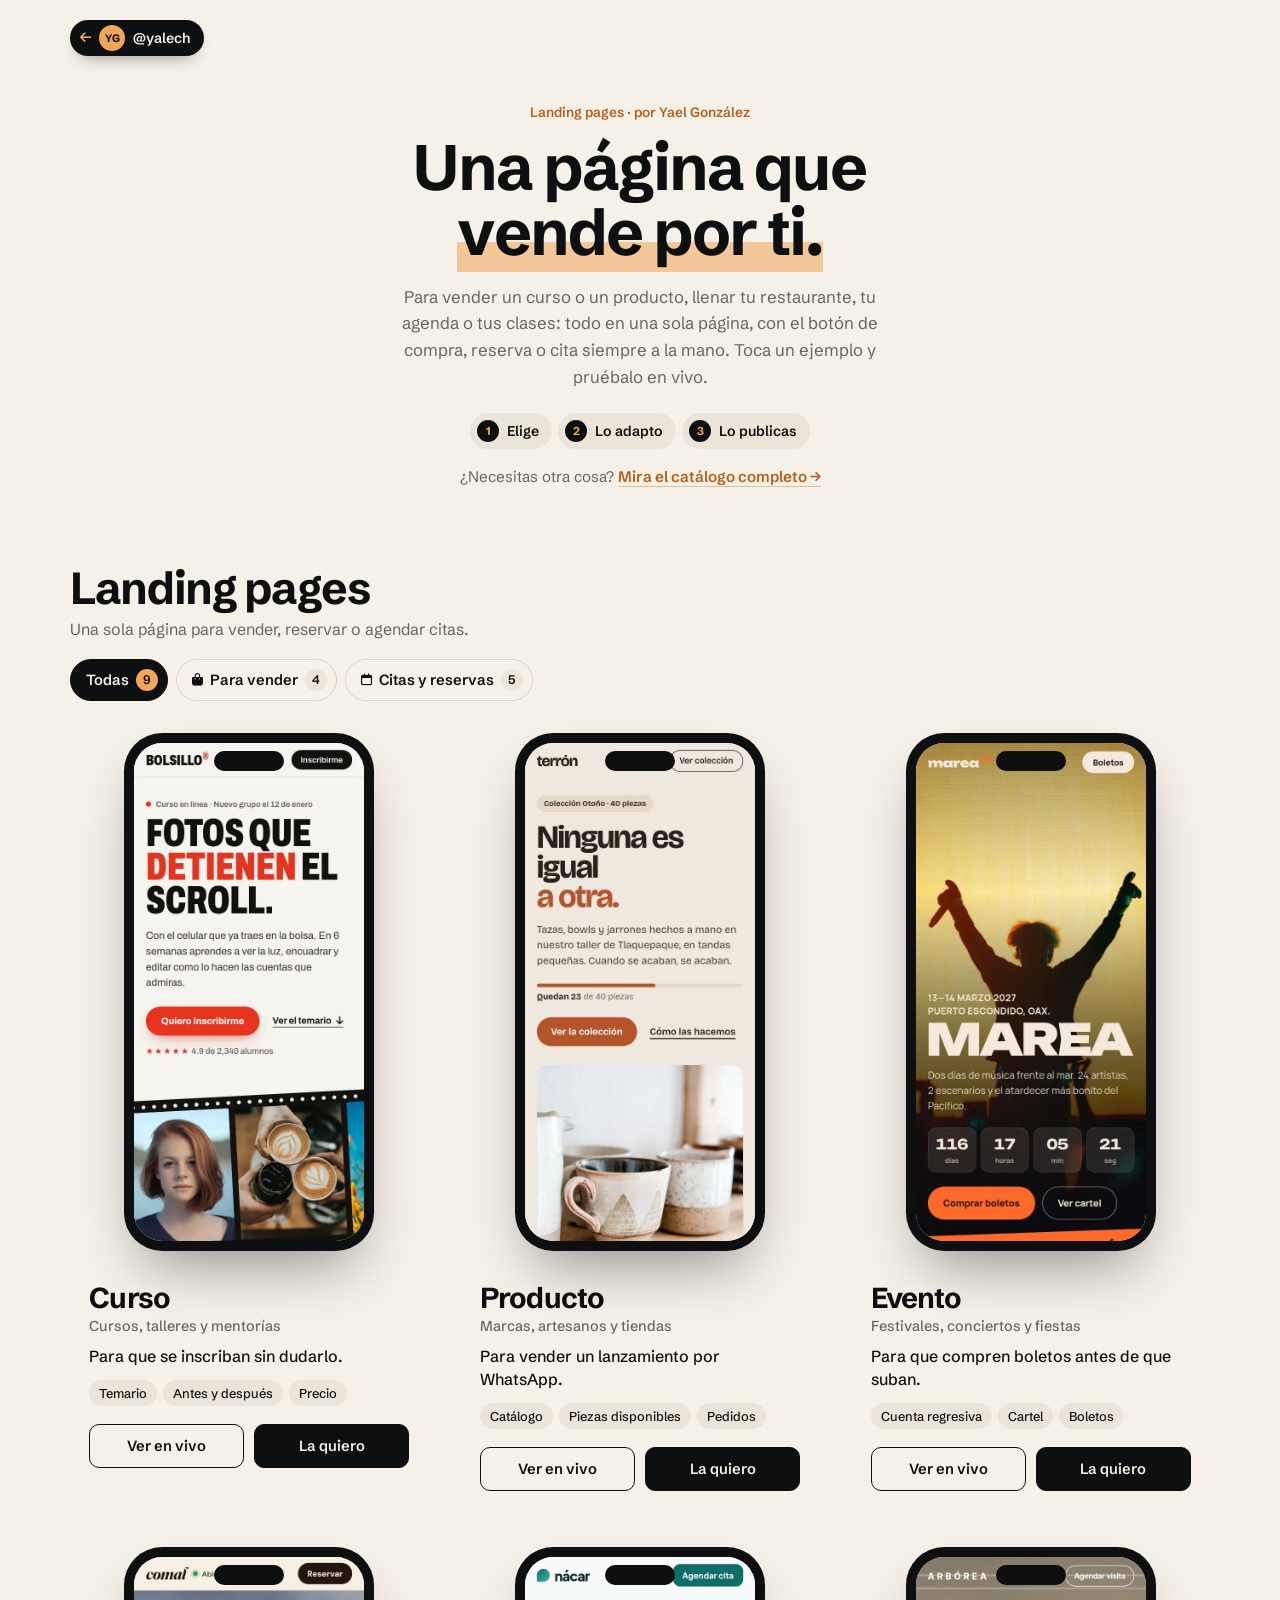
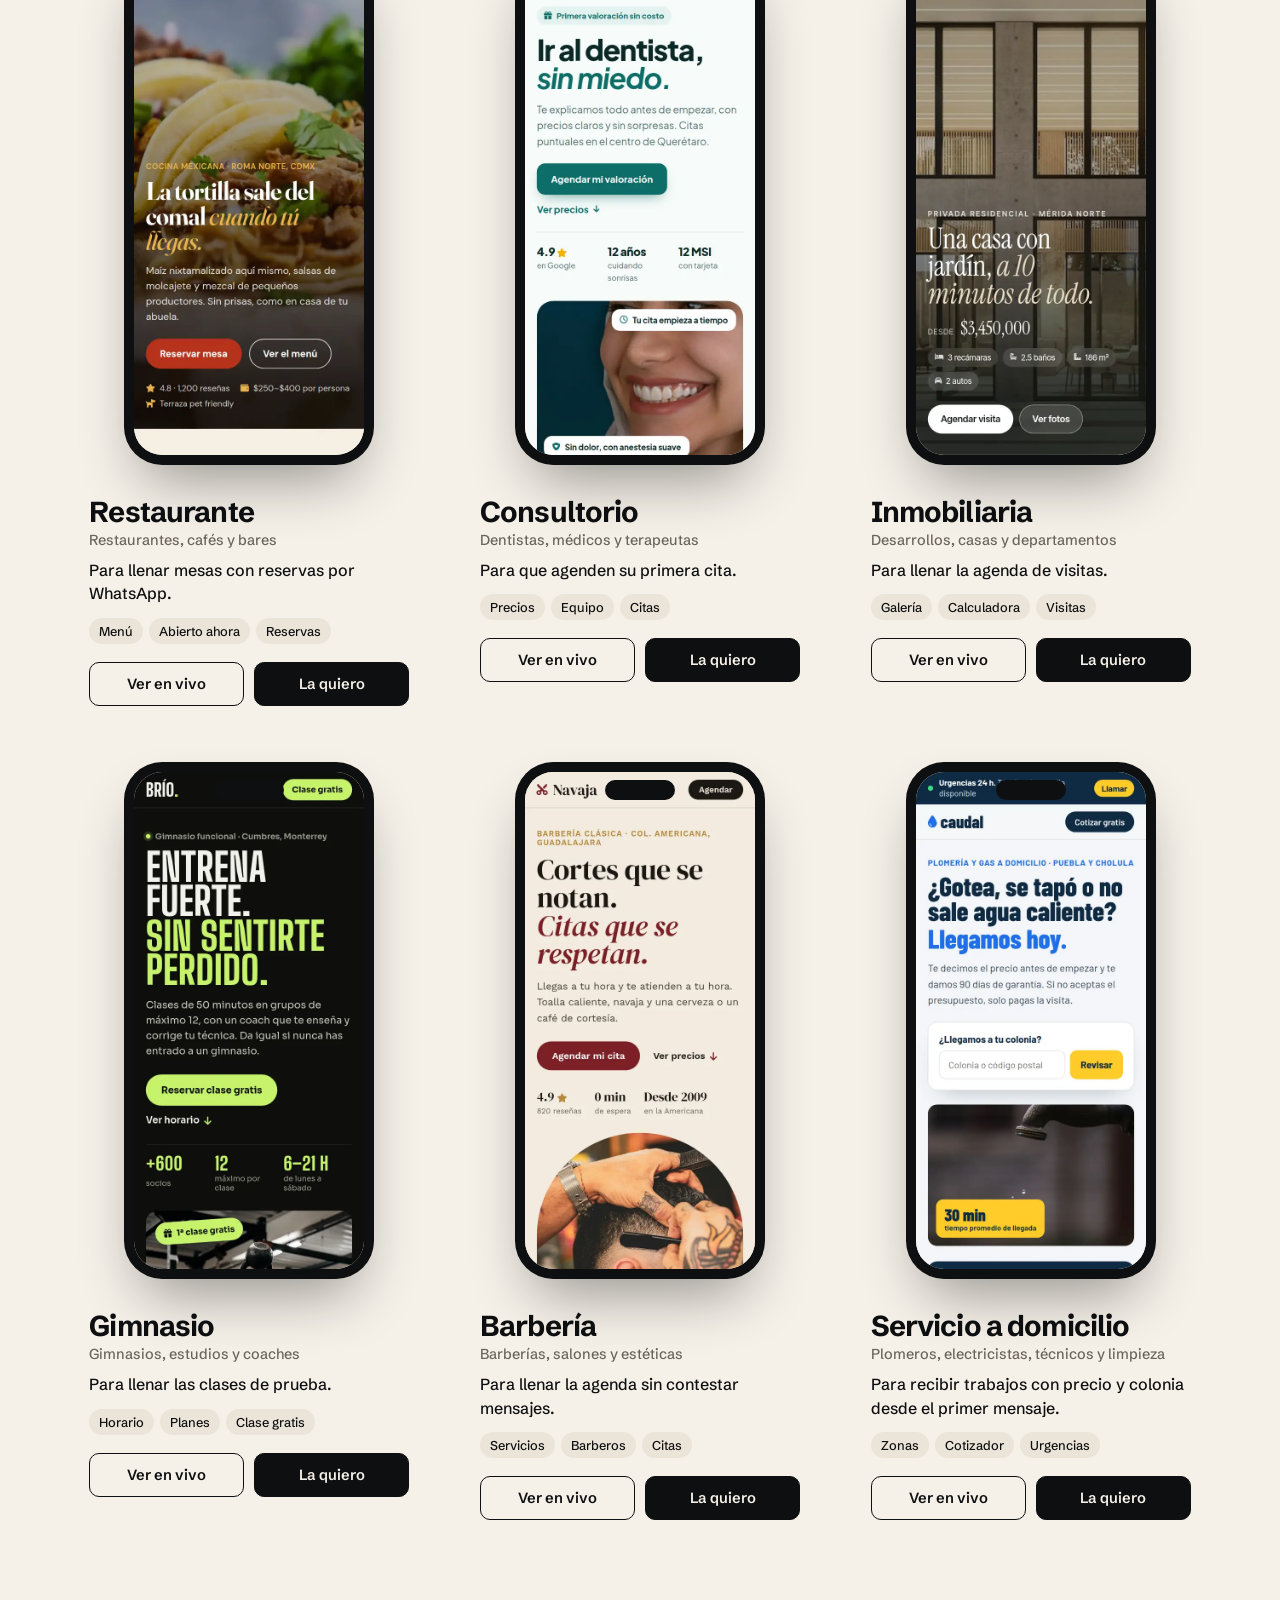
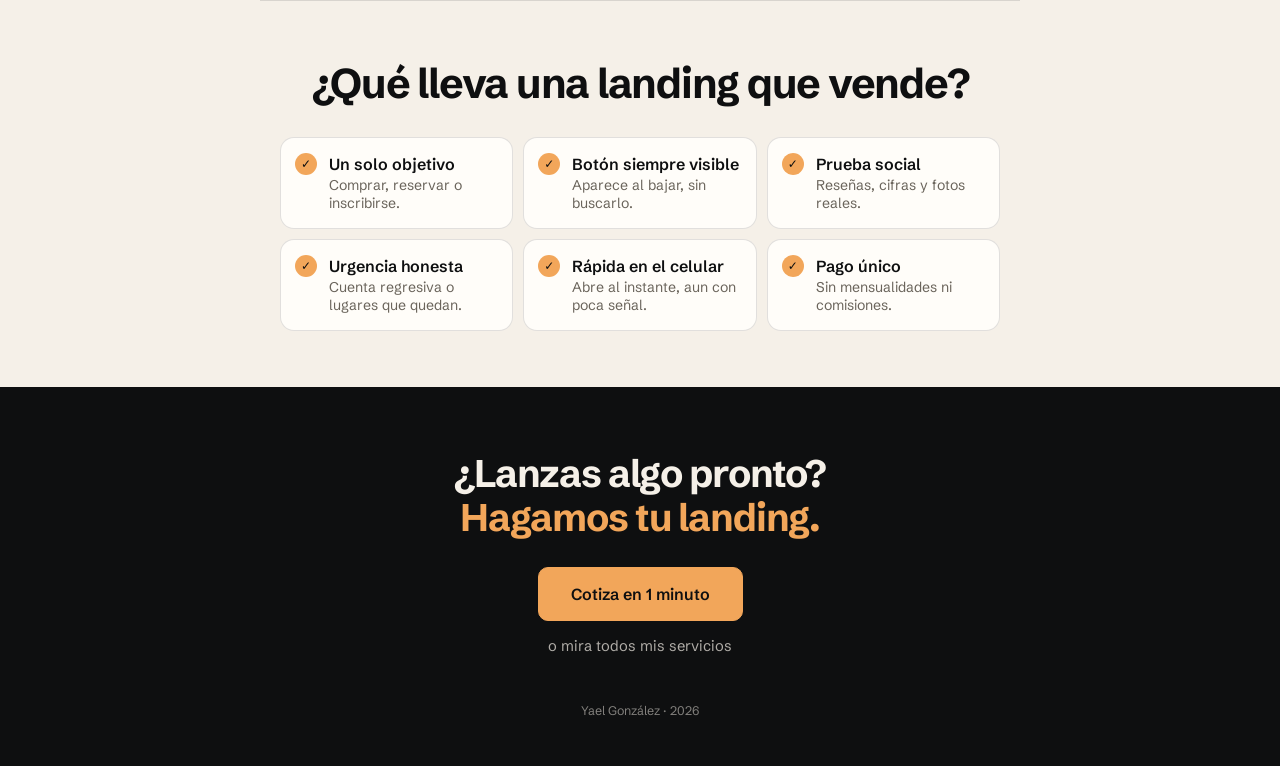
==== index.html @ 158c8620 "Ordena la portada por tipo de plantilla - Filtro Todas / Para vender / Citas y reservas con cuántas " ====
<!doctype html>
<html lang="es">
<head>
  <meta charset="utf-8" />
  <meta name="viewport" content="width=device-width, initial-scale=1, viewport-fit=cover" />
  <title>Landing pages · @yalech</title>
  <meta name="description" content="Landing pages que venden: cursos, eventos, productos, restaurantes, consultorios, inmobiliarias, gimnasios, barberías y servicios a domicilio. Ejemplos en vivo por Yael González." />
  <meta name="theme-color" content="#f5f0e8" />

  <!-- Vista previa al compartir. Al publicar, cambia la ruta por la URL completa
       (ej. https://tudominio.com/assets/og.jpg): WhatsApp y Facebook la necesitan así. -->
  <meta property="og:type" content="website" />
  <meta property="og:title" content="Landing pages · @yalech" />
  <meta property="og:description" content="Una sola página para vender, reservar o agendar. Mira los ejemplos en vivo." />
  <meta property="og:image" content="assets/og.jpg" />
  <meta property="og:image:width" content="1200" />
  <meta property="og:image:height" content="630" />
  <meta name="twitter:card" content="summary_large_image" />

  <link rel="icon" href="favicon.svg" type="image/svg+xml" />
  <link rel="apple-touch-icon" href="assets/apple-touch-icon.png" />

  <link rel="preconnect" href="https://fonts.googleapis.com" />
  <link rel="preconnect" href="https://fonts.gstatic.com" crossorigin />
  <link href="https://fonts.googleapis.com/css2?family=Schibsted+Grotesk:wght@400;500;600;700&display=swap" rel="stylesheet" />
  <link rel="stylesheet" href="assets/iconos/iconos.css?v=6" />
  <link rel="stylesheet" href="estilos.css?v=5" />
  <link rel="stylesheet" href="assets/cotizar.css?v=1" />
  <link rel="stylesheet" href="assets/carrusel.css?v=2" />
</head>
<body>
  <!-- Ejemplos de landing pages de yalech. Cada ejemplo vive en su carpeta (curso/, festival/, ceramica/,
       restaurante/, dental/, inmobiliaria/, gimnasio/, barberia/, plomeria/).
       El catálogo completo y el link en bio están en otro repositorio: cambia CATALOGO en los enlaces
       de abajo (búscalo como https://yale42.github.io/yalech-web-link-in-bio/) cuando tengas tu dominio. -->
  <nav class="topbar">
    <a class="back" href="https://yale42.github.io/yalech-web-link-in-bio/pages/yalech/" aria-label="Ir a @yalech"><i class="fa-solid fa-arrow-left"></i><span class="back-avatar" aria-hidden="true">YG</span>@yalech</a>
  </nav>

  <header class="intro">
    <p class="kicker">Landing pages · por Yael González</p>
    <h1 class="title">Una página que <em>vende por ti.</em></h1>
    <p class="lead">Para vender un curso o un producto, llenar tu restaurante, tu agenda o tus clases: todo en una sola página, con el botón de compra, reserva o cita siempre a la mano. Toca un ejemplo y pruébalo en vivo.</p>
    <ol class="how">
      <li><strong>Elige</strong></li>
      <li><strong>Lo adapto</strong></li>
      <li><strong>Lo publicas</strong></li>
    </ol>
    <p class="help">¿Necesitas otra cosa? <a href="https://yale42.github.io/yalech-web-link-in-bio/">Mira el catálogo completo <span aria-hidden="true">→</span></a></p>
  </header>

  <section class="category" id="landing-pages">
    <div class="category-head">
      <div><h2>Landing pages</h2><p class="category-sub">Una sola página para vender, reservar o agendar citas.</p></div>
      <p class="swipe-hint">Desliza para ver más →</p>
    </div>
    <!-- Filtro por tipo. Cada plantilla lleva data-tipo="vender" o "agendar".
         Se puede compartir ya filtrado: …/?tipo=vender o …/?tipo=agendar -->
    <div class="filters" role="group" aria-label="Filtrar ejemplos por tipo">
      <button type="button" data-filtro="todas" aria-pressed="true">Todas <span data-cuantas="todas"></span></button>
      <button type="button" data-filtro="vender" aria-pressed="false"><i class="fa-solid fa-bag-shopping"></i> Para vender <span data-cuantas="vender"></span></button>
      <button type="button" data-filtro="agendar" aria-pressed="false"><i class="fa-regular fa-calendar"></i> Citas y reservas <span data-cuantas="agendar"></span></button>
    </div>
    <div class="grid">
      <article class="item" data-tipo="vender">
        <a class="phone" href="curso/" target="_blank" rel="noopener" aria-label="Ver landing de curso en vivo">
          <span class="screen"><img src="assets/plantillas/landing-curso.jpg" alt="Landing de un curso en línea" loading="lazy" width="540" height="1169" data-tall="assets/plantillas/largas/landing-curso.webp" /></span>
        </a>
        <div class="item-info">
          <h3 class="item-name">Curso</h3>
          <p class="item-for">Cursos, talleres y mentorías</p>
          <p class="item-desc">Para que se inscriban sin dudarlo.</p>
          <ul class="chips"><li>Temario</li><li>Antes y después</li><li>Precio</li></ul>
          <div class="item-actions">
            <a class="btn" href="curso/" target="_blank" rel="noopener">Ver en vivo</a>
            <a class="btn btn--solid" data-cotizar="landing" data-ejemplo="Curso" href="https://wa.me/520000000000?text=Hola%20Yael,%20quiero%20una%20landing%20para%20mi%20curso" target="_blank" rel="noopener">La quiero</a>
          </div>
        </div>
      </article>
      <article class="item" data-tipo="vender">
        <a class="phone" href="ceramica/" target="_blank" rel="noopener" aria-label="Ver landing de producto en vivo">
          <span class="screen"><img src="assets/plantillas/landing-ceramica.jpg" alt="Landing de una marca de cerámica" loading="lazy" width="540" height="1169" data-tall="assets/plantillas/largas/landing-ceramica.webp" /></span>
        </a>
        <div class="item-info">
          <h3 class="item-name">Producto</h3>
          <p class="item-for">Marcas, artesanos y tiendas</p>
          <p class="item-desc">Para vender un lanzamiento por WhatsApp.</p>
          <ul class="chips"><li>Catálogo</li><li>Piezas disponibles</li><li>Pedidos</li></ul>
          <div class="item-actions">
            <a class="btn" href="ceramica/" target="_blank" rel="noopener">Ver en vivo</a>
            <a class="btn btn--solid" data-cotizar="landing" data-ejemplo="Producto" href="https://wa.me/520000000000?text=Hola%20Yael,%20quiero%20una%20landing%20para%20mi%20producto" target="_blank" rel="noopener">La quiero</a>
          </div>
        </div>
      </article>
      <article class="item" data-tipo="vender">
        <a class="phone" href="festival/" target="_blank" rel="noopener" aria-label="Ver landing de evento en vivo">
          <span class="screen"><img src="assets/plantillas/landing-festival.jpg" alt="Landing de un festival de música" loading="lazy" width="540" height="1169" data-tall="assets/plantillas/largas/landing-festival.webp" /></span>
        </a>
        <div class="item-info">
          <h3 class="item-name">Evento</h3>
          <p class="item-for">Festivales, conciertos y fiestas</p>
          <p class="item-desc">Para que compren boletos antes de que suban.</p>
          <ul class="chips"><li>Cuenta regresiva</li><li>Cartel</li><li>Boletos</li></ul>
          <div class="item-actions">
            <a class="btn" href="festival/" target="_blank" rel="noopener">Ver en vivo</a>
            <a class="btn btn--solid" data-cotizar="landing" data-ejemplo="Evento" href="https://wa.me/520000000000?text=Hola%20Yael,%20quiero%20una%20landing%20para%20mi%20evento" target="_blank" rel="noopener">La quiero</a>
          </div>
        </div>
      </article>
      <article class="item" data-tipo="agendar">
        <a class="phone" href="restaurante/" target="_blank" rel="noopener" aria-label="Ver landing de restaurante en vivo">
          <span class="screen"><img src="assets/plantillas/landing-restaurante.jpg" alt="Landing de un restaurante mexicano" loading="lazy" width="540" height="1169" data-tall="assets/plantillas/largas/landing-restaurante.webp" /></span>
        </a>
        <div class="item-info">
          <h3 class="item-name">Restaurante</h3>
          <p class="item-for">Restaurantes, cafés y bares</p>
          <p class="item-desc">Para llenar mesas con reservas por WhatsApp.</p>
          <ul class="chips"><li>Menú</li><li>Abierto ahora</li><li>Reservas</li></ul>
          <div class="item-actions">
            <a class="btn" href="restaurante/" target="_blank" rel="noopener">Ver en vivo</a>
            <a class="btn btn--solid" data-cotizar="landing" data-ejemplo="Restaurante" href="https://wa.me/520000000000?text=Hola%20Yael,%20quiero%20una%20landing%20para%20mi%20restaurante" target="_blank" rel="noopener">La quiero</a>
          </div>
        </div>
      </article>
      <article class="item" data-tipo="agendar">
        <a class="phone" href="dental/" target="_blank" rel="noopener" aria-label="Ver landing de consultorio en vivo">
          <span class="screen"><img src="assets/plantillas/landing-dental.jpg" alt="Landing de una clínica dental" loading="lazy" width="540" height="1169" data-tall="assets/plantillas/largas/landing-dental.webp" /></span>
        </a>
        <div class="item-info">
          <h3 class="item-name">Consultorio</h3>
          <p class="item-for">Dentistas, médicos y terapeutas</p>
          <p class="item-desc">Para que agenden su primera cita.</p>
          <ul class="chips"><li>Precios</li><li>Equipo</li><li>Citas</li></ul>
          <div class="item-actions">
            <a class="btn" href="dental/" target="_blank" rel="noopener">Ver en vivo</a>
            <a class="btn btn--solid" data-cotizar="landing" data-ejemplo="Consultorio" href="https://wa.me/520000000000?text=Hola%20Yael,%20quiero%20una%20landing%20para%20mi%20consultorio" target="_blank" rel="noopener">La quiero</a>
          </div>
        </div>
      </article>
      <article class="item" data-tipo="vender">
        <a class="phone" href="inmobiliaria/" target="_blank" rel="noopener" aria-label="Ver landing de inmobiliaria en vivo">
          <span class="screen"><img src="assets/plantillas/landing-inmobiliaria.jpg" alt="Landing de un desarrollo de casas" loading="lazy" width="540" height="1169" data-tall="assets/plantillas/largas/landing-inmobiliaria.webp" /></span>
        </a>
        <div class="item-info">
          <h3 class="item-name">Inmobiliaria</h3>
          <p class="item-for">Desarrollos, casas y departamentos</p>
          <p class="item-desc">Para llenar la agenda de visitas.</p>
          <ul class="chips"><li>Galería</li><li>Calculadora</li><li>Visitas</li></ul>
          <div class="item-actions">
            <a class="btn" href="inmobiliaria/" target="_blank" rel="noopener">Ver en vivo</a>
            <a class="btn btn--solid" data-cotizar="landing" data-ejemplo="Inmobiliaria" href="https://wa.me/520000000000?text=Hola%20Yael,%20quiero%20una%20landing%20para%20mi%20desarrollo" target="_blank" rel="noopener">La quiero</a>
          </div>
        </div>
      </article>
      <article class="item" data-tipo="agendar">
        <a class="phone" href="gimnasio/" target="_blank" rel="noopener" aria-label="Ver landing de gimnasio en vivo">
          <span class="screen"><img src="assets/plantillas/landing-gimnasio.jpg" alt="Landing de un gimnasio funcional" loading="lazy" width="540" height="1169" data-tall="assets/plantillas/largas/landing-gimnasio.webp" /></span>
        </a>
        <div class="item-info">
          <h3 class="item-name">Gimnasio</h3>
          <p class="item-for">Gimnasios, estudios y coaches</p>
          <p class="item-desc">Para llenar las clases de prueba.</p>
          <ul class="chips"><li>Horario</li><li>Planes</li><li>Clase gratis</li></ul>
          <div class="item-actions">
            <a class="btn" href="gimnasio/" target="_blank" rel="noopener">Ver en vivo</a>
            <a class="btn btn--solid" data-cotizar="landing" data-ejemplo="Gimnasio" href="https://wa.me/520000000000?text=Hola%20Yael,%20quiero%20una%20landing%20para%20mi%20gimnasio" target="_blank" rel="noopener">La quiero</a>
          </div>
        </div>
      </article>
      <article class="item" data-tipo="agendar">
        <a class="phone" href="barberia/" target="_blank" rel="noopener" aria-label="Ver landing de barbería en vivo">
          <span class="screen"><img src="assets/plantillas/landing-barberia.jpg" alt="Landing de una barbería clásica" loading="lazy" width="540" height="1169" data-tall="assets/plantillas/largas/landing-barberia.webp" /></span>
        </a>
        <div class="item-info">
          <h3 class="item-name">Barbería</h3>
          <p class="item-for">Barberías, salones y estéticas</p>
          <p class="item-desc">Para llenar la agenda sin contestar mensajes.</p>
          <ul class="chips"><li>Servicios</li><li>Barberos</li><li>Citas</li></ul>
          <div class="item-actions">
            <a class="btn" href="barberia/" target="_blank" rel="noopener">Ver en vivo</a>
            <a class="btn btn--solid" data-cotizar="landing" data-ejemplo="Barbería" href="https://wa.me/520000000000?text=Hola%20Yael,%20quiero%20una%20landing%20para%20mi%20barber%C3%ADa" target="_blank" rel="noopener">La quiero</a>
          </div>
        </div>
      </article>
      <article class="item" data-tipo="agendar">
        <a class="phone" href="plomeria/" target="_blank" rel="noopener" aria-label="Ver landing de plomería en vivo">
          <span class="screen"><img src="assets/plantillas/landing-plomeria.jpg" alt="Landing de un servicio de plomería a domicilio" loading="lazy" width="540" height="1169" data-tall="assets/plantillas/largas/landing-plomeria.webp" /></span>
        </a>
        <div class="item-info">
          <h3 class="item-name">Servicio a domicilio</h3>
          <p class="item-for">Plomeros, electricistas, técnicos y limpieza</p>
          <p class="item-desc">Para recibir trabajos con precio y colonia desde el primer mensaje.</p>
          <ul class="chips"><li>Zonas</li><li>Cotizador</li><li>Urgencias</li></ul>
          <div class="item-actions">
            <a class="btn" href="plomeria/" target="_blank" rel="noopener">Ver en vivo</a>
            <a class="btn btn--solid" data-cotizar="landing" data-ejemplo="Plomería" href="https://wa.me/520000000000?text=Hola%20Yael,%20quiero%20una%20landing%20para%20mi%20servicio%20a%20domicilio" target="_blank" rel="noopener">La quiero</a>
          </div>
        </div>
      </article>
    </div>
  </section>

  <section class="why">
    <h2 class="why-title">¿Qué lleva una landing que vende?</h2>
    <ul class="why-list">
      <li><strong>Un solo objetivo</strong><span>Comprar, reservar o inscribirse.</span></li>
      <li><strong>Botón siempre visible</strong><span>Aparece al bajar, sin buscarlo.</span></li>
      <li><strong>Prueba social</strong><span>Reseñas, cifras y fotos reales.</span></li>
      <li><strong>Urgencia honesta</strong><span>Cuenta regresiva o lugares que quedan.</span></li>
      <li><strong>Rápida en el celular</strong><span>Abre al instante, aun con poca señal.</span></li>
      <li><strong>Pago único</strong><span>Sin mensualidades ni comisiones.</span></li>
    </ul>
  </section>

  <footer class="outro">
    <p class="outro-text">¿Lanzas algo pronto? <em>Hagamos tu landing.</em></p>
    <a class="btn btn--solid btn--big" href="https://wa.me/520000000000?text=Hola%20Yael,%20quiero%20cotizar%20una%20landing%20page" target="_blank" rel="noopener" data-cotizar="landing">Cotiza en 1 minuto</a>
    <a class="outro-alt" href="https://yale42.github.io/yalech-web-link-in-bio/">o mira todos mis servicios</a>
    <p class="outro-sign">Yael González · 2026</p>
  </footer>

  <a class="float-quote" href="https://wa.me/520000000000?text=Hola%20Yael,%20quiero%20cotizar%20una%20landing%20page" target="_blank" rel="noopener" data-cotizar="landing"><i class="fa-solid fa-bolt"></i> Cotiza en 1 minuto</a>

  <script src="assets/motion.js"></script>
  <script src="assets/cotizar.js?v=2"></script>
  <script src="assets/carrusel.js?v=2"></script>
  <script>
    // Carrusel de ejemplos: flechas, puntitos y una probadita para que se note que se desliza
    document.querySelectorAll('.category .grid').forEach(g => carrusel(g));

    // Filtro por tipo: Todas / Para vender / Citas y reservas
    const lista = document.querySelector('#landing-pages .grid');
    const tarjetas = [...lista.querySelectorAll('.item[data-tipo]')];
    const FILTROS = ['todas', 'vender', 'agendar'];
    document.querySelectorAll('[data-cuantas]').forEach(s => {
      const f = s.dataset.cuantas;
      s.textContent = f === 'todas' ? tarjetas.length : tarjetas.filter(t => t.dataset.tipo === f).length;
    });
    const filtrar = (f, { guardar = true } = {}) => {
      if (!FILTROS.includes(f)) f = 'todas';
      document.querySelectorAll('[data-filtro]').forEach(b => b.setAttribute('aria-pressed', b.dataset.filtro === f));
      tarjetas.forEach(t => { t.hidden = f !== 'todas' && t.dataset.tipo !== f; });
      lista.dispatchEvent(new Event('carrusel:actualizar'));
      if (guardar) {
        const url = new URL(location.href);
        if (f === 'todas') url.searchParams.delete('tipo'); else url.searchParams.set('tipo', f);
        history.replaceState(null, '', url.pathname + url.search + url.hash);
      }
    };
    document.querySelectorAll('[data-filtro]').forEach(b => b.addEventListener('click', () => filtrar(b.dataset.filtro)));
    const pedido = new URLSearchParams(location.search).get('tipo');
    if (FILTROS.includes(pedido)) filtrar(pedido, { guardar: false });

    // Aparecen al bajar
    motion.reveal('.category-head, .why-title, .outro-text, .outro .btn');
    motion.stagger('.grid, .why-list');

    // Botón flotante: aparece al pasar la presentación y se esconde al llegar al cierre
    const flotante = document.querySelector('.float-quote');
    const intro = document.querySelector('.intro');
    const cierre = document.querySelector('.outro');
    const verFlotante = () => {
      const pasado = intro.getBoundingClientRect().bottom < 0;
      const alFinal = cierre.getBoundingClientRect().top < innerHeight;
      flotante.classList.toggle('show', pasado && !alFinal);
    };
    addEventListener('scroll', verFlotante, { passive: true });
    verFlotante();




    // Celular de muestra: al pasar el mouse (o al verlo en el celular) recorre la página completa.
    // Las capturas largas están en assets/plantillas/largas y se cargan solo cuando la tarjeta está cerca.
    const phones = document.querySelectorAll('.phone');
    const medir = phone => {
      const img = phone.querySelector('img');
      const extra = img.offsetHeight - phone.querySelector('.screen').clientHeight;
      phone.style.setProperty('--shift', -Math.max(extra, 0) + 'px');
      phone.style.setProperty('--dur', Math.max(extra / 160, 2).toFixed(1) + 's');
    };
    const cargar = new IntersectionObserver(entries => entries.forEach(e => {
      if (!e.isIntersecting) return;
      cargar.unobserve(e.target);
      const img = e.target.querySelector('img');
      const tall = new Image();
      tall.onload = () => { img.removeAttribute('height'); img.src = tall.src; e.target.classList.add('is-tall'); medir(e.target); };
      tall.src = img.dataset.tall;
    }), { rootMargin: '300px' });
    if (!motion.calm) phones.forEach(p => cargar.observe(p));
    addEventListener('resize', () => document.querySelectorAll('.phone.is-tall').forEach(medir));

    // En pantallas táctiles no hay "pasar el mouse": se recorre sola mientras está a la vista
    if (!matchMedia('(hover: hover)').matches) {
      const play = new IntersectionObserver(entries => entries.forEach(e =>
        e.target.classList.toggle('is-playing', e.isIntersecting)
      ), { threshold: 0.7 });
      phones.forEach(p => play.observe(p));
    }
  </script>
</body>
</html>
---- assets/iconos/iconos.css ----
/* Íconos: Font Awesome Free 6.5.1 (https://fontawesome.com), recortado a los que usa este sitio.
 * Licencia: íconos CC BY 4.0, fuentes SIL OFL 1.1, código MIT. Copyright 2023 Fonticons, Inc.
 * Generado con assets/iconos/actualizar.py; no lo edites a mano. */
@font-face { font-family: 'Font Awesome 6 Free'; font-style: normal; font-weight: 900; font-display: block; src: url("solid.woff2?v=4775dbd0") format("woff2"); }
@font-face { font-family: 'Font Awesome 6 Free'; font-style: normal; font-weight: 400; font-display: block; src: url("regular.woff2?v=02f13f34") format("woff2"); }
@font-face { font-family: 'Font Awesome 6 Brands'; font-style: normal; font-weight: 400; font-display: block; src: url("brands.woff2?v=27e3b55a") format("woff2"); }

.fa-solid, .fa-regular, .fa-brands {
  -moz-osx-font-smoothing: grayscale; -webkit-font-smoothing: antialiased;
  display: var(--fa-display, inline-block); font-style: normal; font-variant: normal;
  line-height: 1; text-rendering: auto;
}
.fa-solid { font-family: 'Font Awesome 6 Free'; font-weight: 900; }
.fa-regular { font-family: 'Font Awesome 6 Free'; font-weight: 400; }
.fa-brands { font-family: 'Font Awesome 6 Brands'; font-weight: 400; }

.fa-arrow-down::before { content: "\f063"; }
.fa-arrow-left::before { content: "\f060"; }
.fa-arrow-right::before { content: "\f061"; }
.fa-bag-shopping::before { content: "\f290"; }
.fa-bath::before { content: "\f2cd"; }
.fa-bed::before { content: "\f236"; }
.fa-bicycle::before { content: "\f206"; }
.fa-bolt::before { content: "\f0e7"; }
.fa-box-open::before { content: "\f49e"; }
.fa-calendar::before { content: "\f133"; }
.fa-campground::before { content: "\f6bb"; }
.fa-car::before { content: "\f1b9"; }
.fa-check::before { content: "\f00c"; }
.fa-chevron-left::before { content: "\f053"; }
.fa-chevron-right::before { content: "\f054"; }
.fa-children::before { content: "\e4e1"; }
.fa-circle-check::before { content: "\f058"; }
.fa-circle-info::before { content: "\f05a"; }
.fa-clock::before { content: "\f017"; }
.fa-comment-dots::before { content: "\f4ad"; }
.fa-credit-card::before { content: "\f09d"; }
.fa-crown::before { content: "\f521"; }
.fa-dog::before { content: "\f6d3"; }
.fa-droplet::before { content: "\f043"; }
.fa-dumbbell::before { content: "\f44b"; }
.fa-envelope-open-text::before { content: "\f658"; }
.fa-eye::before { content: "\f06e"; }
.fa-face-smile-beam::before { content: "\f5b8"; }
.fa-faucet-drip::before { content: "\e006"; }
.fa-file-invoice::before { content: "\f570"; }
.fa-fire-flame-simple::before { content: "\f46a"; }
.fa-gift::before { content: "\f06b"; }
.fa-globe::before { content: "\f0ac"; }
.fa-hand::before { content: "\f256"; }
.fa-heart-crack::before { content: "\f7a9"; }
.fa-id-card::before { content: "\f2c2"; }
.fa-laptop-code::before { content: "\f5fc"; }
.fa-left-right::before { content: "\f337"; }
.fa-lightbulb::before { content: "\f0eb"; }
.fa-link::before { content: "\f0c1"; }
.fa-location-dot::before { content: "\f3c5"; }
.fa-lock::before { content: "\f023"; }
.fa-magnifying-glass::before { content: "\f002"; }
.fa-moon::before { content: "\f186"; }
.fa-paintbrush::before { content: "\f1fc"; }
.fa-person-swimming::before { content: "\f5c4"; }
.fa-phone::before { content: "\f095"; }
.fa-plane::before { content: "\f072"; }
.fa-plus::before { content: "\2b"; }
.fa-rocket::before { content: "\f135"; }
.fa-ruler-combined::before { content: "\f546"; }
.fa-scissors::before { content: "\f0c4"; }
.fa-screwdriver-wrench::before { content: "\f7d9"; }
.fa-shield-halved::before { content: "\f3ed"; }
.fa-shield-heart::before { content: "\e574"; }
.fa-shower::before { content: "\f2cc"; }
.fa-sink::before { content: "\e06d"; }
.fa-snowflake::before { content: "\f2dc"; }
.fa-square-parking::before { content: "\f540"; }
.fa-star::before { content: "\f005"; }
.fa-tag::before { content: "\f02b"; }
.fa-temperature-high::before { content: "\f769"; }
.fa-toilet::before { content: "\f7d8"; }
.fa-tooth::before { content: "\f5c9"; }
.fa-tree::before { content: "\f1bb"; }
.fa-triangle-exclamation::before { content: "\f071"; }
.fa-truck-fast::before { content: "\f48b"; }
.fa-truck-medical::before { content: "\f0f9"; }
.fa-umbrella::before { content: "\f0e9"; }
.fa-user-group::before { content: "\f500"; }
.fa-utensils::before { content: "\f2e7"; }
.fa-van-shuttle::before { content: "\f5b6"; }
.fa-wallet::before { content: "\f555"; }
.fa-wand-magic-sparkles::before { content: "\e2ca"; }
.fa-whatsapp::before { content: "\f232"; }
.fa-xmark::before { content: "\f00d"; }
---- estilos.css ----
:root {
  --bg: #f5f0e8;
  --paper: #ebe4d8;
  --ink: #0e0f10;
  --muted: #6a645b;
  --line: rgba(14, 15, 16, 0.12);
  --amber: #f2a65a;
  --amber-text: #b45f17;

  --font: "Schibsted Grotesk", system-ui, sans-serif;
  --tracking: -0.03em;

  /* Tamaño del celular de muestra */
  --phone-w: 230;
  --screen-w: 390;
  --screen-h: 844;
}

* { box-sizing: border-box; margin: 0; padding: 0; }

body {
  font-family: var(--font);
  color: var(--ink);
  background: var(--bg);
  -webkit-font-smoothing: antialiased;
  overflow-x: hidden;
}

/* ---------- Barra superior ---------- */
.topbar {
  max-width: 1180px;
  margin: 0 auto;
  padding: 20px 20px 0;
}
.back {
  display: inline-flex;
  align-items: center;
  gap: 8px;
  padding: 5px 14px 5px 10px;
  border-radius: 999px;
  background: var(--ink);
  color: var(--bg);
  text-decoration: none;
  font-size: 0.88rem;
  font-weight: 600;
  box-shadow: 0 8px 18px -10px rgba(14, 15, 16, 0.55);
  transition: background 0.2s ease, color 0.2s ease;
}
.back i { font-size: 0.8rem; color: var(--amber); transition: translate 0.2s ease; }
.back-avatar {
  display: grid;
  place-items: center;
  width: 26px;
  height: 26px;
  border-radius: 50%;
  background: var(--amber);
  color: var(--ink);
  font-size: 0.68rem;
  font-weight: 700;
}
.back:hover { background: #2a2b2e; }
.back:hover i { translate: -3px 0; }

/* ---------- Intro ---------- */
.intro {
  max-width: 780px;
  margin: 0 auto;
  padding: 48px 20px 24px;
  text-align: center;
}
.kicker {
  font-size: 0.85rem;
  font-weight: 600;
  color: var(--amber-text);
}
.title {
  font-weight: 700;
  font-size: clamp(2.3rem, 7.5vw, 4rem);
  line-height: 1.02;
  letter-spacing: var(--tracking);
  margin: 14px 0 18px;
  text-wrap: balance;
}
.title em {
  font-style: normal;
  background: linear-gradient(transparent 62%, rgba(242, 166, 90, 0.55) 62%);
}
.lead {
  max-width: 48ch;
  margin: 0 auto;
  font-size: 1.05rem;
  line-height: 1.6;
  color: var(--muted);
}

/* Cómo funciona: 3 pasos */
.how {
  list-style: none;
  counter-reset: how;
  display: flex;
  justify-content: center;
  gap: 6px;
  margin-top: 22px;
}
.how li {
  counter-increment: how;
  display: flex;
  align-items: center;
  gap: 8px;
  padding: 7px 13px 7px 7px;
  border-radius: 999px;
  background: var(--paper);
  font-size: 0.88rem;
  color: var(--muted);
}
.how li::before {
  content: counter(how);
  display: grid;
  place-items: center;
  width: 22px;
  height: 22px;
  border-radius: 50%;
  background: var(--ink);
  color: var(--amber);
  font-size: 0.72rem;
  font-weight: 700;
}
.how strong { color: var(--ink); font-weight: 600; }

/* ¿No sabes cuál? → abre el cotizador */
.help { margin-top: 18px; font-size: 0.95rem; color: var(--muted); animation: rise 0.8s cubic-bezier(0.2, 0.8, 0.2, 1) 0.55s both; }
.help a { color: var(--amber-text); font-weight: 600; text-decoration: none; border-bottom: 1.5px solid rgba(180, 95, 23, 0.35); transition: border-color 0.2s ease; }
.help a:hover { border-color: var(--amber-text); }

/* Cotizador (assets/cotizar.css): colores de esta página */
.cz {
  --cz-bg: #fffdf9;
  --cz-card: var(--bg);
  --cz-text: var(--ink);
  --cz-muted: var(--muted);
  --cz-line: var(--line);
  --cz-accent: var(--amber);
  --cz-on-accent: var(--ink);
  --cz-font: var(--font);
}
.cz .cz-kicker { color: var(--amber-text); }

/* Botón flotante para cotizar (solo celular) */
.float-quote {
  position: fixed;
  left: 50%;
  bottom: max(16px, env(safe-area-inset-bottom));
  z-index: 30;
  display: flex;
  align-items: center;
  justify-content: center;
  gap: 10px;
  width: min(calc(100% - 32px), 420px);
  padding: 15px;
  border-radius: 14px;
  background: var(--ink);
  color: var(--bg);
  font-weight: 600;
  text-decoration: none;
  box-shadow: 0 14px 30px -10px rgba(14, 15, 16, 0.5);
  translate: -50% 160%;
  transition: translate 0.35s cubic-bezier(0.2, 0.8, 0.2, 1);
}
.float-quote i { color: var(--amber); }
.float-quote.show { translate: -50% 0; }
@media (min-width: 900px) { .float-quote { display: none; } }

/* ---------- Menú de secciones (fijo arriba) ---------- */
.jump {
  position: sticky;
  top: 0;
  z-index: 20;
  margin-top: 8px;
  background: color-mix(in srgb, var(--bg) 88%, transparent);
  border-bottom: 1px solid var(--line);
  backdrop-filter: blur(12px);
  animation: rise 0.8s cubic-bezier(0.2, 0.8, 0.2, 1) 0.55s both;
}
.jump-inner {
  display: flex;
  gap: 6px;
  max-width: 1180px;
  margin: 0 auto;
  padding: 10px 20px;
  overflow-x: auto;
  scrollbar-width: none;
}
.jump-inner::-webkit-scrollbar { display: none; }
.jump a {
  flex: none;
  display: inline-flex;
  align-items: center;
  gap: 7px;
  padding: 8px 8px 8px 14px;
  border: 1px solid var(--line);
  border-radius: 999px;
  color: var(--ink);
  text-decoration: none;
  font-size: 0.88rem;
  font-weight: 600;
  white-space: nowrap;
  transition: background 0.2s ease, color 0.2s ease, border-color 0.2s ease;
}
.jump a span {
  display: grid;
  place-items: center;
  min-width: 22px;
  height: 22px;
  padding: 0 6px;
  border-radius: 99px;
  background: var(--paper);
  font-size: 0.72rem;
}
.jump a:hover { border-color: var(--ink); }
.jump a.is-on { background: var(--ink); border-color: var(--ink); color: var(--bg); }
.jump a.is-on span { background: var(--amber); color: var(--ink); }
@media (min-width: 1000px) { .jump-inner { justify-content: center; } }

/* ---------- Categorías ---------- */
.category {
  scroll-margin-top: 70px;
  padding-top: 56px;
}
.category + .category { border-top: 1px solid var(--line); margin-top: 32px; }
.category-head {
  max-width: 1180px;
  margin: 0 auto;
  padding: 0 20px;
}
.category-sub {
  margin-top: 8px;
  max-width: 46ch;
  font-size: 1rem;
  color: var(--muted);
}
.category-head h2 {
  font-weight: 700;
  font-size: clamp(2rem, 5.5vw, 2.8rem);
  line-height: 1;
  letter-spacing: var(--tracking);
}
.category-head {
  display: flex;
  align-items: baseline;
  justify-content: space-between;
  gap: 12px;
}
.swipe-hint {
  display: none;
  font-size: 0.85rem;
  font-weight: 500;
  color: var(--muted);
  white-space: nowrap;
}

/* ---------- Filtro por tipo ---------- */
.filters {
  display: flex;
  flex-wrap: wrap;
  gap: 8px;
  max-width: 1180px;
  margin: 20px auto 0;
  padding: 0 20px;
}
.filters button {
  flex: none;
  display: inline-flex;
  align-items: center;
  gap: 7px;
  padding: 9px 9px 9px 15px;
  border: 1px solid var(--line);
  border-radius: 999px;
  background: transparent;
  color: var(--ink);
  font: inherit;
  font-size: 0.92rem;
  font-weight: 600;
  cursor: pointer;
  transition: background 0.2s, color 0.2s, border-color 0.2s;
}
.filters button i { font-size: 0.85em; }
.filters button span {
  display: grid;
  place-items: center;
  min-width: 22px;
  height: 22px;
  padding: 0 6px;
  border-radius: 999px;
  background: var(--paper);
  font-size: 0.78rem;
}
.filters button:hover { border-color: var(--ink); }
.filters button[aria-pressed="true"] { background: var(--ink); border-color: var(--ink); color: var(--bg); }
.filters button[aria-pressed="true"] span { background: var(--amber); color: var(--ink); }
.filters button:focus-visible { outline: 2px solid var(--amber-text); outline-offset: 2px; }
.item[hidden] { display: none !important; }

/* ---------- Catálogo ---------- */
.grid {
  max-width: 1180px;
  margin: 0 auto;
  padding: 32px 20px 40px;
  display: grid;
  grid-template-columns: repeat(auto-fit, minmax(250px, 1fr));
  gap: 56px 32px;
}

.item {
  display: flex;
  flex-direction: column;
  align-items: center;
}

/* Celular con la plantilla en vivo */
.phone {
  position: relative;
  display: block;
  width: calc(var(--phone-w) * 1px + 20px);
  height: calc(var(--phone-w) * var(--screen-h) / var(--screen-w) * 1px + 20px);
  padding: 10px;
  border-radius: 38px;
  background: var(--ink);
  box-shadow: 0 30px 60px -20px rgba(14, 15, 16, 0.45);
  overflow: hidden;
  transition: transform 0.35s cubic-bezier(0.2, 0.8, 0.2, 1);
}
.phone::after {
  /* Cámara */
  content: "";
  position: absolute;
  top: 18px;
  left: 50%;
  translate: -50% 0;
  width: 70px;
  height: 20px;
  border-radius: 999px;
  background: var(--ink);
}
.screen {
  display: block;
  height: 100%;
  overflow: hidden;
  border-radius: 28px;
  background: var(--paper);
}
.phone img {
  display: block;
  width: 100%;
  height: 100%;
  object-fit: cover;
  object-position: top;
  transition: translate 0.9s cubic-bezier(0.45, 0, 0.2, 1);
}
.item:hover .phone { transform: translateY(-8px) rotate(-1deg); }

/* Recorrido de la página completa dentro del celular */
.phone.is-tall img { height: auto; }
@media (hover: hover) {
  .item:hover .phone.is-tall img {
    translate: 0 var(--shift);
    transition: translate var(--dur) cubic-bezier(0.45, 0, 0.55, 1) 0.25s;
  }
}
.phone.is-playing.is-tall img { animation: peek calc(var(--dur) * 2 + 3s) ease-in-out 0.6s infinite; }
@keyframes peek {
  0%, 12% { translate: 0 0; }
  50%, 62% { translate: 0 var(--shift); }
  100% { translate: 0 0; }
}

.item-info {
  width: 100%;
  max-width: 320px;
  margin-top: 28px;
}
.item-name {
  font-weight: 700;
  font-size: 1.8rem;
  line-height: 1.05;
  letter-spacing: var(--tracking);
  margin-top: 4px;
}
.item-for {
  font-size: 0.9rem;
  font-weight: 500;
  color: var(--muted);
  margin-top: 4px;
}
.item-desc {
  margin-top: 10px;
  font-size: 1rem;
  font-weight: 500;
  line-height: 1.45;
}
.chips {
  list-style: none;
  display: flex;
  flex-wrap: wrap;
  gap: 6px;
  margin-top: 12px;
}
.chips li {
  padding: 5px 10px;
  border-radius: 999px;
  background: var(--paper);
  font-size: 0.8rem;
  font-weight: 500;
}
.item-actions {
  display: flex;
  gap: 10px;
  margin-top: 18px;
}

/* ---------- Botones ---------- */
.btn {
  flex: 1;
  display: inline-block;
  padding: 12px 18px;
  border: 1px solid var(--ink);
  border-radius: 10px;
  color: var(--ink);
  text-align: center;
  text-decoration: none;
  font-weight: 600;
  font-size: 0.92rem;
  transition: background 0.2s ease, color 0.2s ease, border-color 0.2s ease;
}
.btn:hover { background: var(--ink); color: var(--bg); }
.btn--solid { background: var(--ink); color: var(--bg); }
.btn--solid:hover { background: var(--amber); border-color: var(--amber); color: var(--ink); }
.btn--big { flex: none; padding: 16px 32px; font-size: 1rem; }

/* ---------- Por qué ---------- */
.why {
  max-width: 760px;
  margin: 40px auto 0;
  padding: 56px 20px;
  border-top: 1px solid var(--line);
}
.why-title {
  font-weight: 700;
  font-size: clamp(1.9rem, 5.5vw, 2.6rem);
  letter-spacing: var(--tracking);
  text-align: center;
}
.why-list {
  list-style: none;
  display: grid;
  grid-template-columns: repeat(auto-fit, minmax(210px, 1fr));
  gap: 10px;
  margin-top: 28px;
}
.why-list li {
  position: relative;
  padding: 16px 16px 16px 48px;
  border-radius: 14px;
  background: #fffdf9;
  border: 1px solid var(--line);
}
.why-list li::before {
  content: "✓";
  position: absolute;
  left: 14px;
  top: 15px;
  display: grid;
  place-items: center;
  width: 22px;
  height: 22px;
  border-radius: 50%;
  background: var(--amber);
  color: var(--ink);
  font-size: 0.75rem;
  font-weight: 700;
}
.why-list strong {
  display: block;
  font-size: 1rem;
  font-weight: 600;
}
.why-list span {
  display: block;
  margin-top: 2px;
  font-size: 0.88rem;
  color: var(--muted);
}

/* ---------- Sistemas: laptop con celular al lado ---------- */
.device { position: relative; display: block; width: 100%; max-width: 360px; margin: 0 auto; padding-bottom: 26px; transition: transform 0.35s cubic-bezier(0.2, 0.8, 0.2, 1); }
.item:hover .device { transform: translateY(-6px); }
.laptop { display: block; width: 88%; padding: 7px 7px 0; border-radius: 14px 14px 0 0; background: var(--ink); box-shadow: 0 26px 50px -24px rgba(14, 15, 16, 0.5); }
.laptop::after { content: ""; display: block; width: 114%; height: 10px; margin: 0 -7%; border-radius: 0 0 10px 10px; background: linear-gradient(#cfc8bc, #b9b1a4); }
.laptop-screen { display: block; aspect-ratio: 16 / 10; overflow: hidden; border-radius: 6px 6px 0 0; background: var(--paper); }
.laptop-screen img, .device-phone img { display: block; width: 100%; height: 100%; object-fit: cover; object-position: top; }
.device-phone { position: absolute; right: 0; bottom: 0; width: 27%; aspect-ratio: 300 / 649; padding: 4px; border-radius: 16px; background: var(--ink); box-shadow: 0 16px 30px -12px rgba(14, 15, 16, 0.55); overflow: hidden; }
.device-phone img { border-radius: 12px; }
@media (max-width: 640px) { .item--system .device { max-width: 320px; } }

/* Sitios web y landing pages: filas de 3 centradas (en lugar de 4 + sobrantes) */
@media (min-width: 641px) {
  #sitios-web .grid, #landing-pages .grid { display: flex; flex-wrap: wrap; justify-content: center; }
  #sitios-web .item, #landing-pages .item { flex: 0 1 calc((100% - 64px) / 3); min-width: 250px; }
}

/* ---------- Celular: plantillas en carrusel ---------- */
@media (max-width: 640px) {
  .swipe-hint { display: block; }
  .category-head { flex-direction: column; align-items: flex-start; gap: 10px; }
  .grid {
    grid-template-columns: none;
    grid-auto-flow: column;
    grid-auto-columns: 78%;
    gap: 16px;
    overflow-x: auto;
    scroll-snap-type: x mandatory;
    scroll-padding: 0 20px;
    padding-bottom: 24px;
    scrollbar-width: none;
  }
  .grid::-webkit-scrollbar { display: none; }
  .item { scroll-snap-align: start; align-items: stretch; }
  .phone { --phone-w: 210; margin: 0 auto; }
  .item:hover .phone { transform: none; }
  .item-info { max-width: none; margin-top: 20px; }
  .item-name { font-size: 1.6rem; }
}

/* ---------- Cierre ---------- */
.outro {
  padding: 64px 20px 48px;
  background: var(--ink);
  color: var(--bg);
  text-align: center;
}
.outro-text {
  font-weight: 700;
  font-size: clamp(1.7rem, 5.5vw, 2.4rem);
  line-height: 1.15;
  letter-spacing: var(--tracking);
  max-width: 22ch;
  margin: 0 auto 28px;
}
.outro-text em { font-style: normal; color: var(--amber); }
.outro .btn--solid { background: var(--amber); color: var(--ink); border-color: var(--amber); }
.outro .btn--solid:hover { background: var(--bg); border-color: var(--bg); }
.outro-alt { display: block; margin-top: 16px; font-size: 0.92rem; color: var(--bg); opacity: 0.7; text-decoration: none; }
.outro-alt:hover { opacity: 1; }
.outro-sign {
  margin-top: 48px;
  font-size: 0.78rem;
  opacity: 0.5;
}

/* ---------- Entrada ---------- */
.topbar, .kicker, .title, .lead, .how li { animation: rise 0.8s cubic-bezier(0.2, 0.8, 0.2, 1) both; }
.kicker { animation-delay: 0.05s; }
.title { animation-delay: 0.12s; }
.lead { animation-delay: 0.22s; }
.how li:nth-child(1) { animation-delay: 0.32s; }
.how li:nth-child(2) { animation-delay: 0.4s; }
.how li:nth-child(3) { animation-delay: 0.48s; }
@keyframes rise { from { opacity: 0; translate: 0 18px; } }
/* El subrayado del título se pinta de izquierda a derecha */
.title em {
  background-size: 0% 100%;
  background-repeat: no-repeat;
  animation: highlight 0.9s cubic-bezier(0.6, 0, 0.2, 1) 0.7s forwards;
}
@keyframes highlight { to { background-size: 100% 100%; } }

/* Botones: se hunden un poco al tocarlos */
.btn, .back { transition-property: background, color, border-color, scale; }
.btn:active, .back:active { scale: 0.96; }

@media (prefers-reduced-motion: reduce) {
  *, *::before, *::after { animation: none !important; transition: none !important; }
  .title em { background-size: 100% 100%; }
}

/* ---------- Señales del carrusel (assets/carrusel.css) ---------- */
.category { --rail-ink: var(--ink); --rail-on: var(--amber); --rail-dot: rgba(14, 15, 16, 0.18); --rail-count: var(--muted); --rail-top: 34%; }
.rail-ui { margin-top: -8px; padding-bottom: 8px; }
.swipe-hint { color: var(--ink); font-weight: 600; }
---- assets/cotizar.css ----
/* Cotizador en 1 minuto (assets/cotizar.js). Cada página define sus colores:
   --cz-bg, --cz-card, --cz-text, --cz-muted, --cz-line, --cz-accent, --cz-on-accent, --cz-font */
.cz {
  --cz-ease: cubic-bezier(0.2, 0.8, 0.2, 1);
  width: 100%;
  max-width: 480px;
  max-height: 92svh;
  margin: auto auto 0;
  padding: 0;
  border: 0;
  border-radius: 24px 24px 0 0;
  background: var(--cz-bg, #fff);
  color: var(--cz-text, #111);
  font-family: var(--cz-font, system-ui, sans-serif);
  overflow: hidden;
}
.cz[open] { animation: cz-up 0.35s var(--cz-ease); }
.cz::backdrop { background: rgba(0, 0, 0, 0.6); backdrop-filter: blur(4px); }
@keyframes cz-up { from { translate: 0 100%; } }
.cz [hidden] { display: none !important; }
.cz-inner { max-height: 92svh; overflow-y: auto; padding: 14px 20px max(22px, env(safe-area-inset-bottom)); }
.cz-inner:focus { outline: none; }
.cz :focus-visible { outline: 2px solid var(--cz-accent, #f2a65a); outline-offset: 2px; }

.cz-top { position: sticky; top: -14px; z-index: 1; display: flex; align-items: center; gap: 12px; margin: -14px -20px 6px; padding: 14px 20px 10px; background: var(--cz-bg, #fff); }
.cz-icon { flex: none; display: grid; place-items: center; width: 38px; height: 38px; border: 1px solid var(--cz-line, rgba(0, 0, 0, 0.12)); border-radius: 50%; background: none; color: inherit; font: inherit; cursor: pointer; }
.cz-icon:hover { border-color: var(--cz-text, #111); }
.cz-progress { flex: 1; height: 6px; border-radius: 6px; background: var(--cz-line, rgba(0, 0, 0, 0.12)); overflow: hidden; }
.cz-progress span { display: block; width: 33%; height: 100%; border-radius: inherit; background: var(--cz-accent, #f2a65a); transition: width 0.4s var(--cz-ease); }

.cz-step { animation: cz-in 0.35s var(--cz-ease); }
@keyframes cz-in { from { opacity: 0; translate: 16px 0; } }
.cz-kicker { margin-top: 6px; font-size: 0.8rem; font-weight: 600; color: var(--cz-accent, #f2a65a); }
.cz-title { margin-top: 4px; font-size: 1.7rem; font-weight: 700; line-height: 1.1; letter-spacing: -0.03em; }

.cz-options { display: grid; gap: 8px; margin-top: 16px; }
.cz-option { display: flex; align-items: center; gap: 14px; width: 100%; padding: 12px 14px; border: 1px solid var(--cz-line, rgba(0, 0, 0, 0.12)); border-radius: 16px; background: var(--cz-card, #f5f5f5); color: inherit; font: inherit; text-align: left; cursor: pointer; transition: border-color 0.2s ease, background 0.2s ease, scale 0.15s ease; }
.cz-option:hover { border-color: var(--cz-accent, #f2a65a); }
.cz-option:active { scale: 0.98; }
.cz-option.is-on { border-color: var(--cz-accent, #f2a65a); background: color-mix(in srgb, var(--cz-accent, #f2a65a) 14%, var(--cz-card, #f5f5f5)); }
.cz-option > i { flex: none; display: grid; place-items: center; width: 40px; height: 40px; border-radius: 12px; background: color-mix(in srgb, var(--cz-accent, #f2a65a) 18%, transparent); color: var(--cz-accent, #f2a65a); font-size: 1.05rem; }
.cz-option strong { display: block; font-size: 1rem; font-weight: 600; line-height: 1.25; }
.cz-option small { display: block; margin-top: 2px; font-size: 0.82rem; color: var(--cz-muted, rgba(0, 0, 0, 0.6)); }

.cz-field { display: grid; gap: 8px; margin-top: 18px; border: 0; min-width: 0; }
.cz-field > span, .cz-field legend { font-size: 0.88rem; font-weight: 600; }
.cz-field legend { margin-bottom: 8px; }
.cz-field input { width: 100%; padding: 14px; border: 1px solid var(--cz-line, rgba(0, 0, 0, 0.12)); border-radius: 14px; background: var(--cz-card, #f5f5f5); color: inherit; font: inherit; font-size: 1rem; }
.cz-field input::placeholder { color: var(--cz-muted, rgba(0, 0, 0, 0.5)); }
.cz-field input:focus { outline: none; border-color: var(--cz-accent, #f2a65a); }
.cz-chips { display: flex; flex-wrap: wrap; gap: 8px; margin-top: 4px; }
.cz-step > .cz-chips { margin-top: 16px; }
.cz-chip { position: relative; cursor: pointer; }
.cz-chip input { position: absolute; inset: 0; opacity: 0; }
.cz-chip span { display: block; padding: 10px 14px; border: 1px solid var(--cz-line, rgba(0, 0, 0, 0.12)); border-radius: 99px; font-size: 0.92rem; font-weight: 500; transition: background 0.2s ease, color 0.2s ease, border-color 0.2s ease; }
.cz-chip input:checked + span { background: var(--cz-accent, #f2a65a); border-color: var(--cz-accent, #f2a65a); color: var(--cz-on-accent, #111); font-weight: 600; }
.cz-chip input:focus-visible + span { outline: 2px solid var(--cz-accent, #f2a65a); outline-offset: 2px; }

.cz-btn { display: flex; align-items: center; justify-content: center; gap: 10px; width: 100%; min-height: 54px; margin-top: 22px; border: 0; border-radius: 16px; background: var(--cz-accent, #f2a65a); color: var(--cz-on-accent, #111); font: inherit; font-weight: 700; font-size: 1.02rem; cursor: pointer; transition: filter 0.2s ease, scale 0.15s ease; }
.cz-btn:hover { filter: brightness(1.06); }
.cz-btn:active { scale: 0.98; }
.cz-btn i { font-size: 1.15rem; }
.cz-btn--line { background: none; border: 1px solid var(--cz-line, rgba(0, 0, 0, 0.12)); color: inherit; }
.cz-error { margin-top: 12px; color: #e5484d; font-weight: 600; font-size: 0.92rem; }
.cz-note { margin-top: 10px; text-align: center; font-size: 0.82rem; color: var(--cz-muted, rgba(0, 0, 0, 0.6)); }

.cz-done { display: grid; justify-items: center; padding: 20px 0 6px; text-align: center; }
.cz-done-icon { display: grid; place-items: center; width: 64px; height: 64px; border-radius: 50%; background: var(--cz-accent, #f2a65a); color: var(--cz-on-accent, #111); font-size: 1.6rem; animation: cz-pop 0.5s cubic-bezier(0.34, 1.56, 0.64, 1); }
@keyframes cz-pop { from { scale: 0.3; } }
.cz-done .cz-title { margin-top: 14px; }
.cz-done p { margin-top: 8px; max-width: 34ch; color: var(--cz-muted, rgba(0, 0, 0, 0.6)); }

@media (min-width: 600px) {
  .cz { margin: auto; border-radius: 24px; }
  @keyframes cz-up { from { opacity: 0; translate: 0 30px; } }
}
@media (prefers-reduced-motion: reduce) {
  .cz, .cz * { animation: none !important; transition: none !important; }
}
---- assets/carrusel.css ----
/* Señales de los carruseles (assets/carrusel.js). Colores ajustables por página:
   --rail-ink (flechas y punto activo), --rail-on (ícono sobre la flecha), --rail-dot (puntos) */
.rail { position: relative; }
.rail-btn {
  position: absolute;
  top: var(--rail-top, 38%);
  z-index: 5;
  display: none;
  place-items: center;
  width: 44px;
  height: 44px;
  border: 0;
  border-radius: 50%;
  background: var(--rail-ink, #0e0f10);
  color: var(--rail-on, #fff);
  font-size: 0.95rem;
  box-shadow: 0 10px 22px -8px rgba(0, 0, 0, 0.55), 0 0 0 3px rgba(255, 255, 255, 0.85);
  cursor: pointer;
  translate: 0 -50%;
  transition: opacity 0.25s ease, scale 0.15s ease;
}
.rail-btn:active { scale: 0.92; }
.rail-btn--prev { left: 8px; }
.rail-btn--next { right: 8px; animation: rail-hint 1.8s ease-in-out 1s 3; }
.rail.is-scrollable .rail-btn { display: grid; }
.rail-btn.is-hidden { opacity: 0; pointer-events: none; }
@keyframes rail-hint { 50% { translate: 5px -50%; } }

.rail-ui { display: flex; align-items: center; justify-content: center; gap: 12px; margin-top: 4px; padding: 0 20px; }
.rail-ui[hidden] { display: none; }
.rail-dots { display: flex; gap: 6px; }
.rail-dots button { width: 8px; height: 8px; padding: 0; border: 0; border-radius: 99px; background: var(--rail-dot, rgba(0, 0, 0, 0.2)); cursor: pointer; transition: width 0.3s ease, background 0.3s ease; }
.rail-dots button.is-on { width: 22px; background: var(--rail-ink, #0e0f10); }
.rail-count { font-size: 0.8rem; font-weight: 600; color: var(--rail-count, rgba(0, 0, 0, 0.55)); font-variant-numeric: tabular-nums; }

/* La «probadita»: los elementos se asoman hacia la izquierda y regresan */
.is-nudging > * > * { animation: rail-nudge 1.5s cubic-bezier(0.45, 0, 0.2, 1); }
@keyframes rail-nudge { 35% { translate: -56px 0; } 60% { translate: -56px 0; } }

@media (prefers-reduced-motion: reduce) {
  .rail-btn--next, .is-nudging > * > * { animation: none; }
}
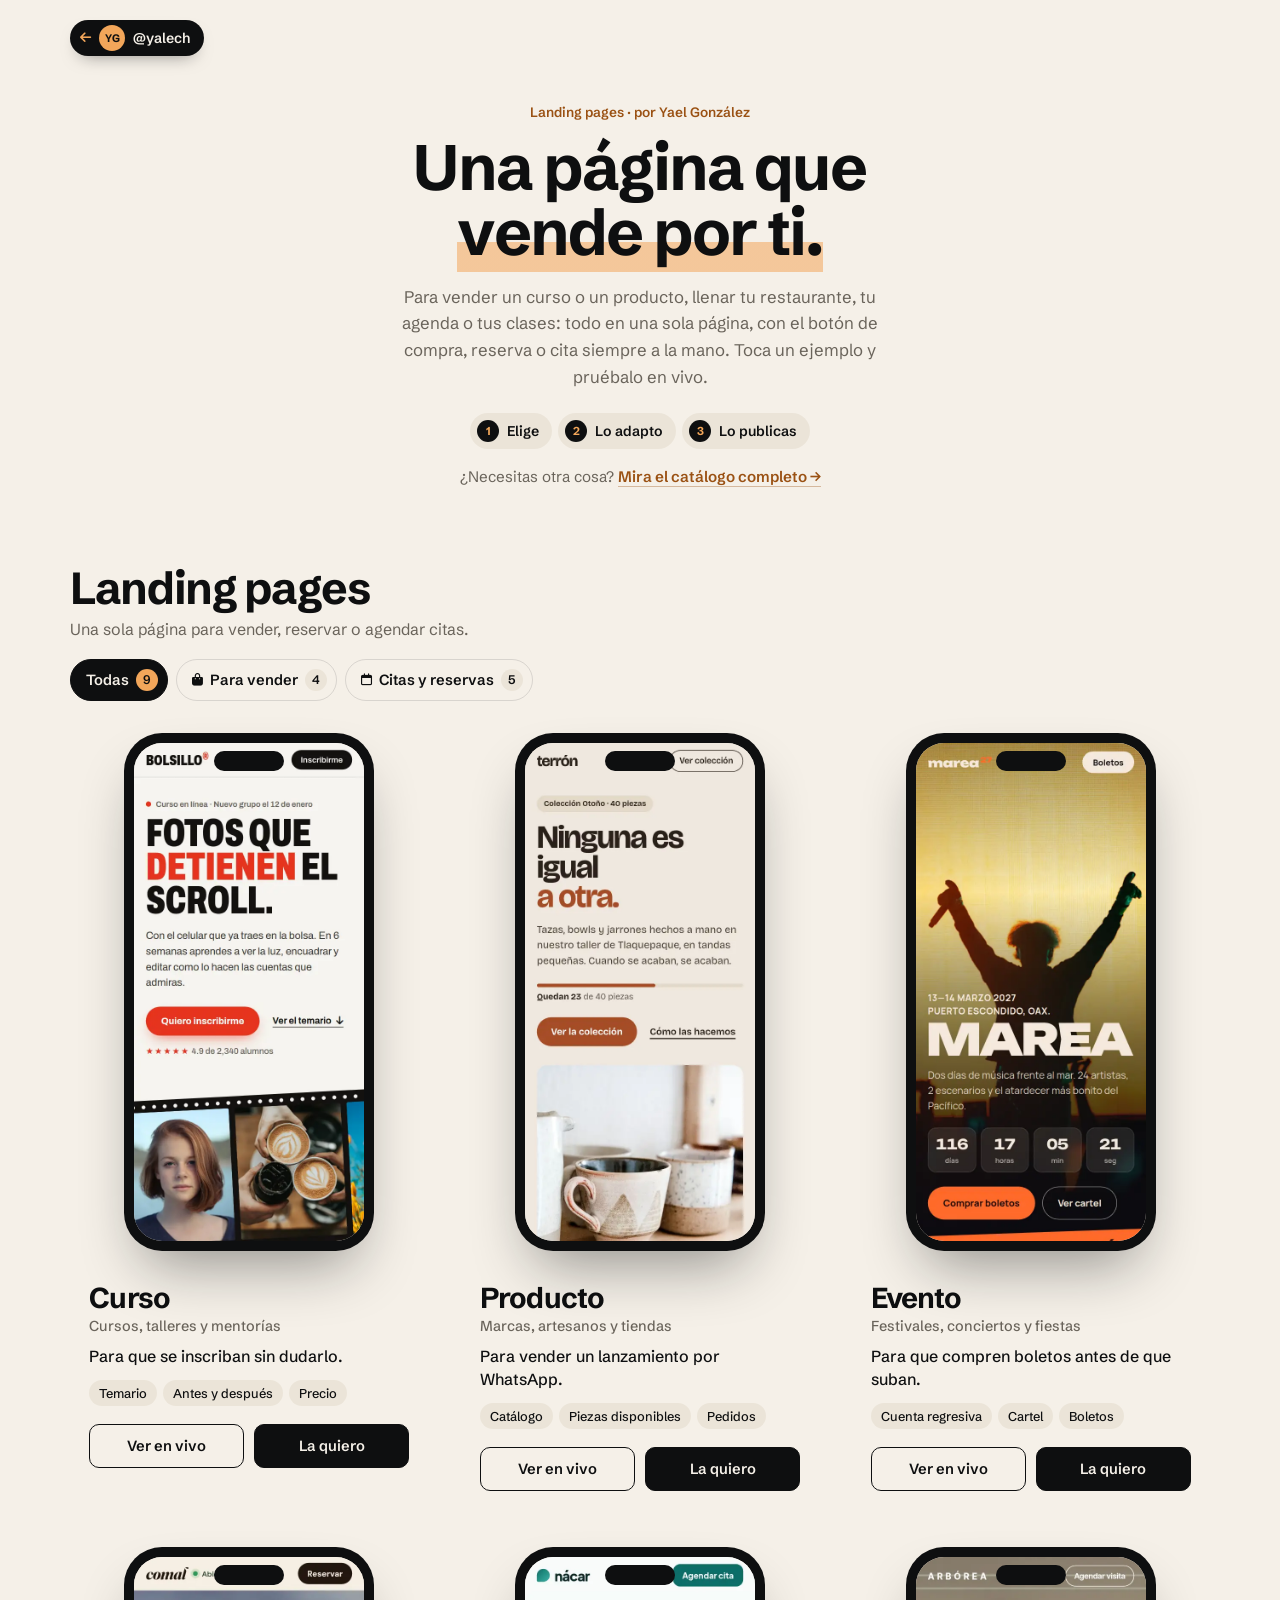
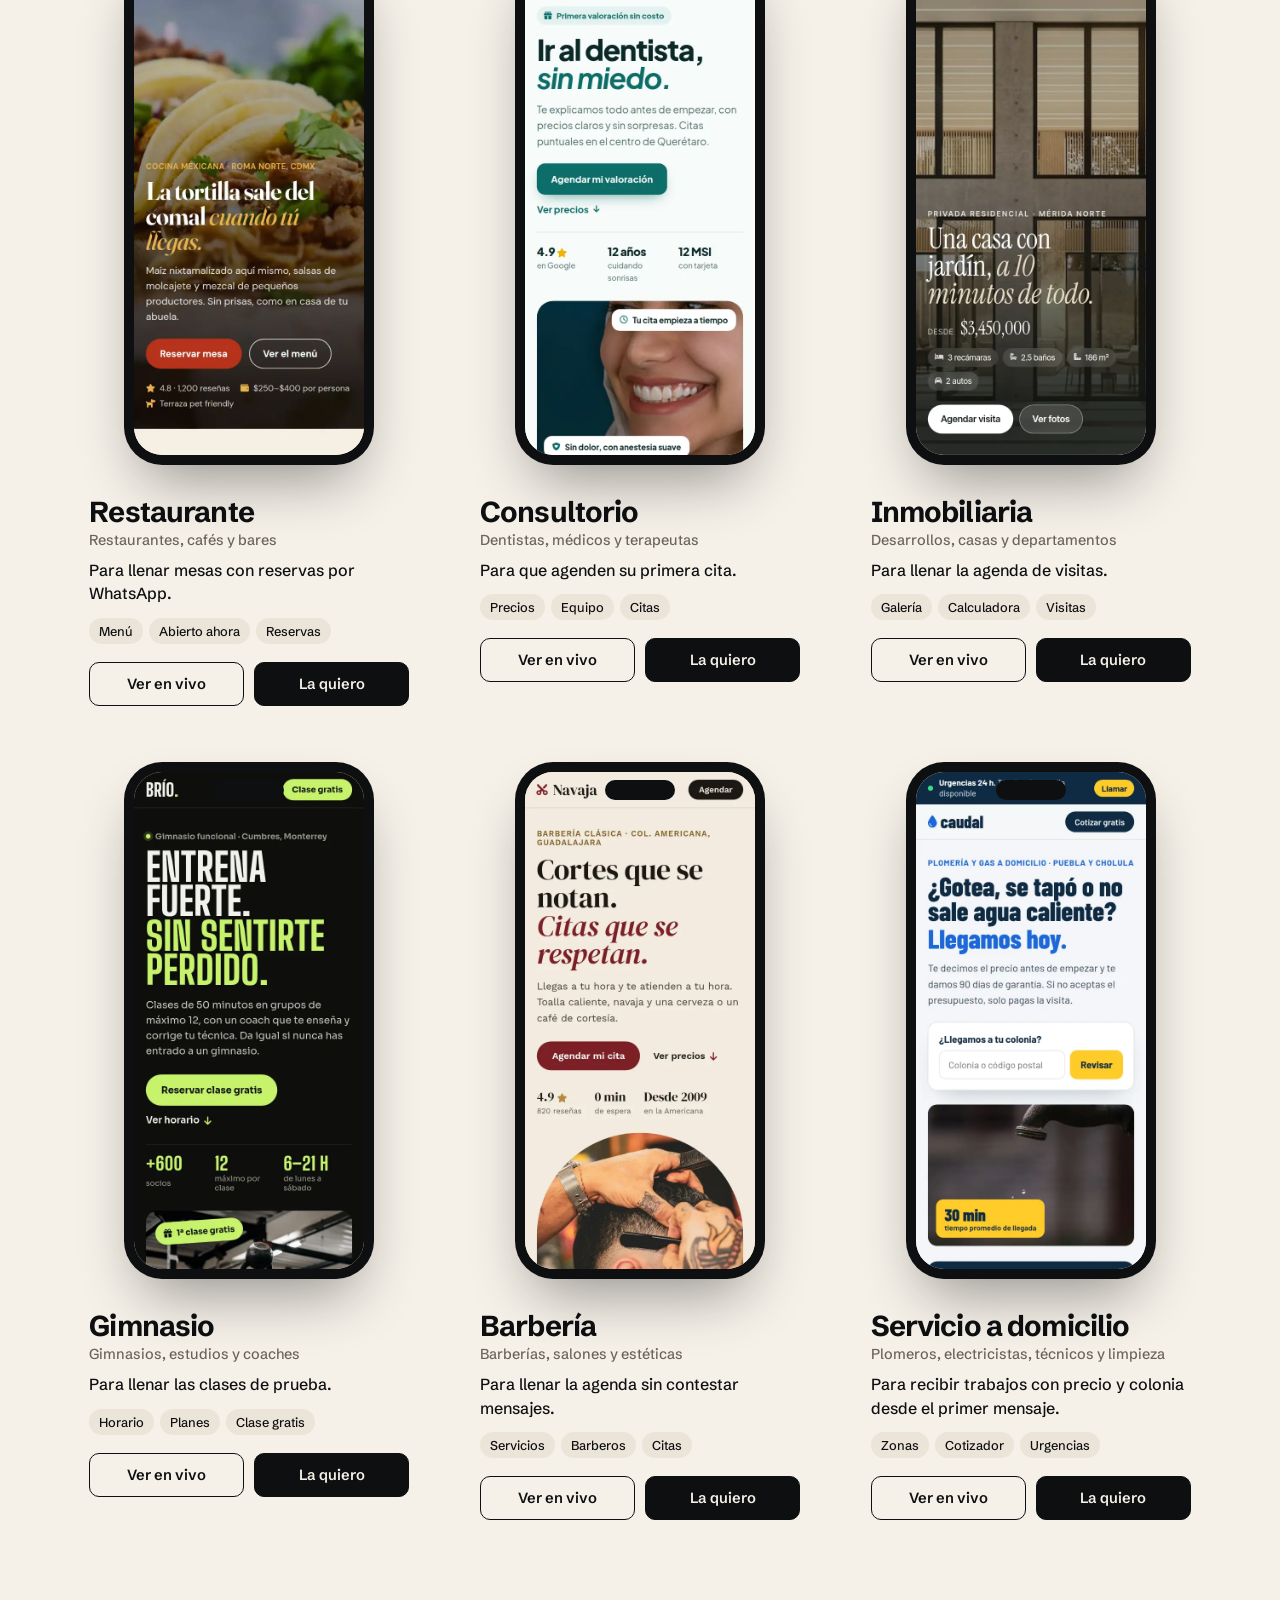
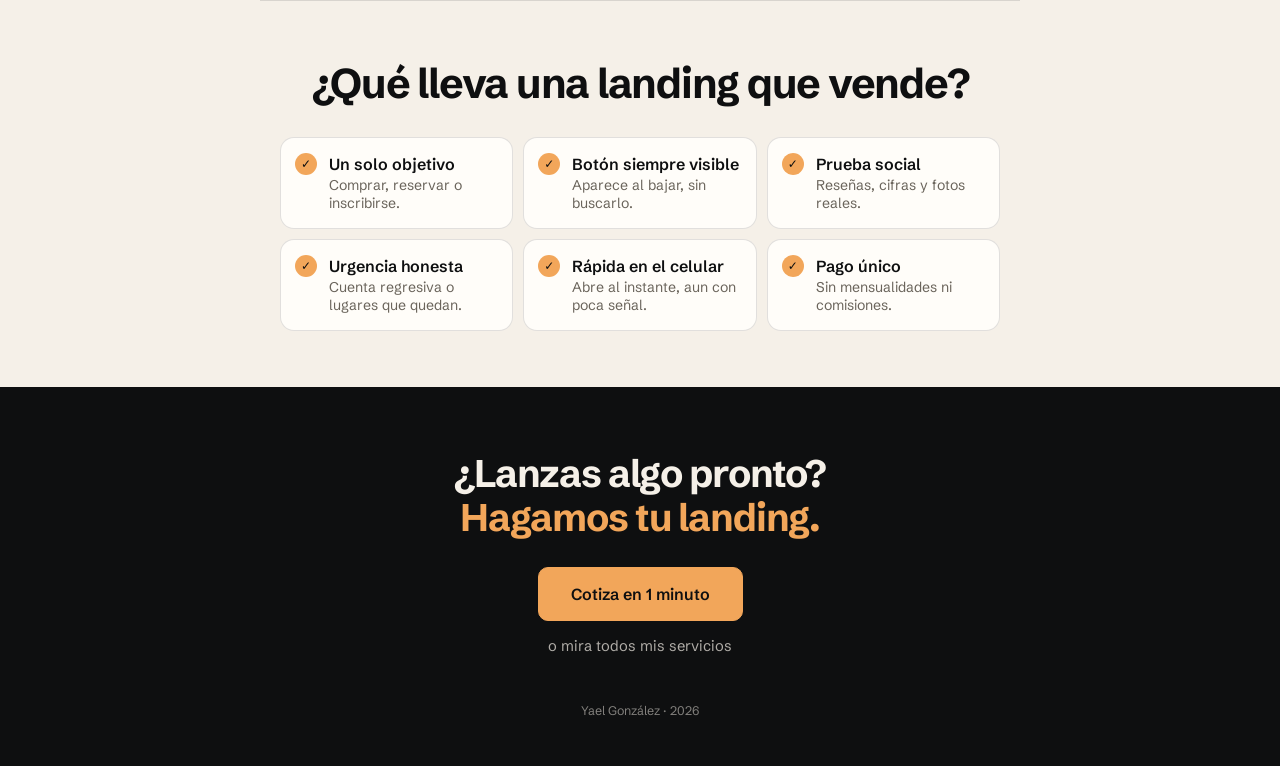
==== commit 2d6abd40: "Mejora la accesibilidad de todas las páginas Revisado con axe-core 4.10.2 en 390 y 1440 px: ahora no" ====
--- a/index.html
+++ b/index.html
@@ -24,7 +24,7 @@
   <link rel="preconnect" href="https://fonts.gstatic.com" crossorigin />
   <link href="https://fonts.googleapis.com/css2?family=Schibsted+Grotesk:wght@400;500;600;700&display=swap" rel="stylesheet" />
   <link rel="stylesheet" href="assets/iconos/iconos.css?v=6" />
-  <link rel="stylesheet" href="estilos.css?v=5" />
+  <link rel="stylesheet" href="estilos.css?v=6" />
   <link rel="stylesheet" href="assets/cotizar.css?v=1" />
   <link rel="stylesheet" href="assets/carrusel.css?v=2" />
 </head>
@@ -37,6 +37,7 @@
     <a class="back" href="https://yale42.github.io/yalech-web-link-in-bio/pages/yalech/" aria-label="Ir a @yalech"><i class="fa-solid fa-arrow-left"></i><span class="back-avatar" aria-hidden="true">YG</span>@yalech</a>
   </nav>
 
+  <main>
   <header class="intro">
     <p class="kicker">Landing pages · por Yael González</p>
     <h1 class="title">Una página que <em>vende por ti.</em></h1>
@@ -212,6 +213,8 @@
     </ul>
   </section>
 
+  </main>
+
   <footer class="outro">
     <p class="outro-text">¿Lanzas algo pronto? <em>Hagamos tu landing.</em></p>
     <a class="btn btn--solid btn--big" href="https://wa.me/520000000000?text=Hola%20Yael,%20quiero%20cotizar%20una%20landing%20page" target="_blank" rel="noopener" data-cotizar="landing">Cotiza en 1 minuto</a>
@@ -219,7 +222,9 @@
     <p class="outro-sign">Yael González · 2026</p>
   </footer>
 
+  <aside aria-label="Cotizar">
   <a class="float-quote" href="https://wa.me/520000000000?text=Hola%20Yael,%20quiero%20cotizar%20una%20landing%20page" target="_blank" rel="noopener" data-cotizar="landing"><i class="fa-solid fa-bolt"></i> Cotiza en 1 minuto</a>
+  </aside>
 
   <script src="assets/motion.js"></script>
   <script src="assets/cotizar.js?v=2"></script>
--- a/estilos.css
+++ b/estilos.css
@@ -5,7 +5,7 @@
   --muted: #6a645b;
   --line: rgba(14, 15, 16, 0.12);
   --amber: #f2a65a;
-  --amber-text: #b45f17;
+  --amber-text: #9a5113;
 
   --font: "Schibsted Grotesk", system-ui, sans-serif;
   --tracking: -0.03em;
@@ -129,7 +129,7 @@
 
 /* ¿No sabes cuál? → abre el cotizador */
 .help { margin-top: 18px; font-size: 0.95rem; color: var(--muted); animation: rise 0.8s cubic-bezier(0.2, 0.8, 0.2, 1) 0.55s both; }
-.help a { color: var(--amber-text); font-weight: 600; text-decoration: none; border-bottom: 1.5px solid rgba(180, 95, 23, 0.35); transition: border-color 0.2s ease; }
+.help a { color: var(--amber-text); font-weight: 600; text-decoration: none; border-bottom: 1.5px solid rgba(154, 81, 19, 0.35); transition: border-color 0.2s ease; }
 .help a:hover { border-color: var(--amber-text); }
 
 /* Cotizador (assets/cotizar.css): colores de esta página */
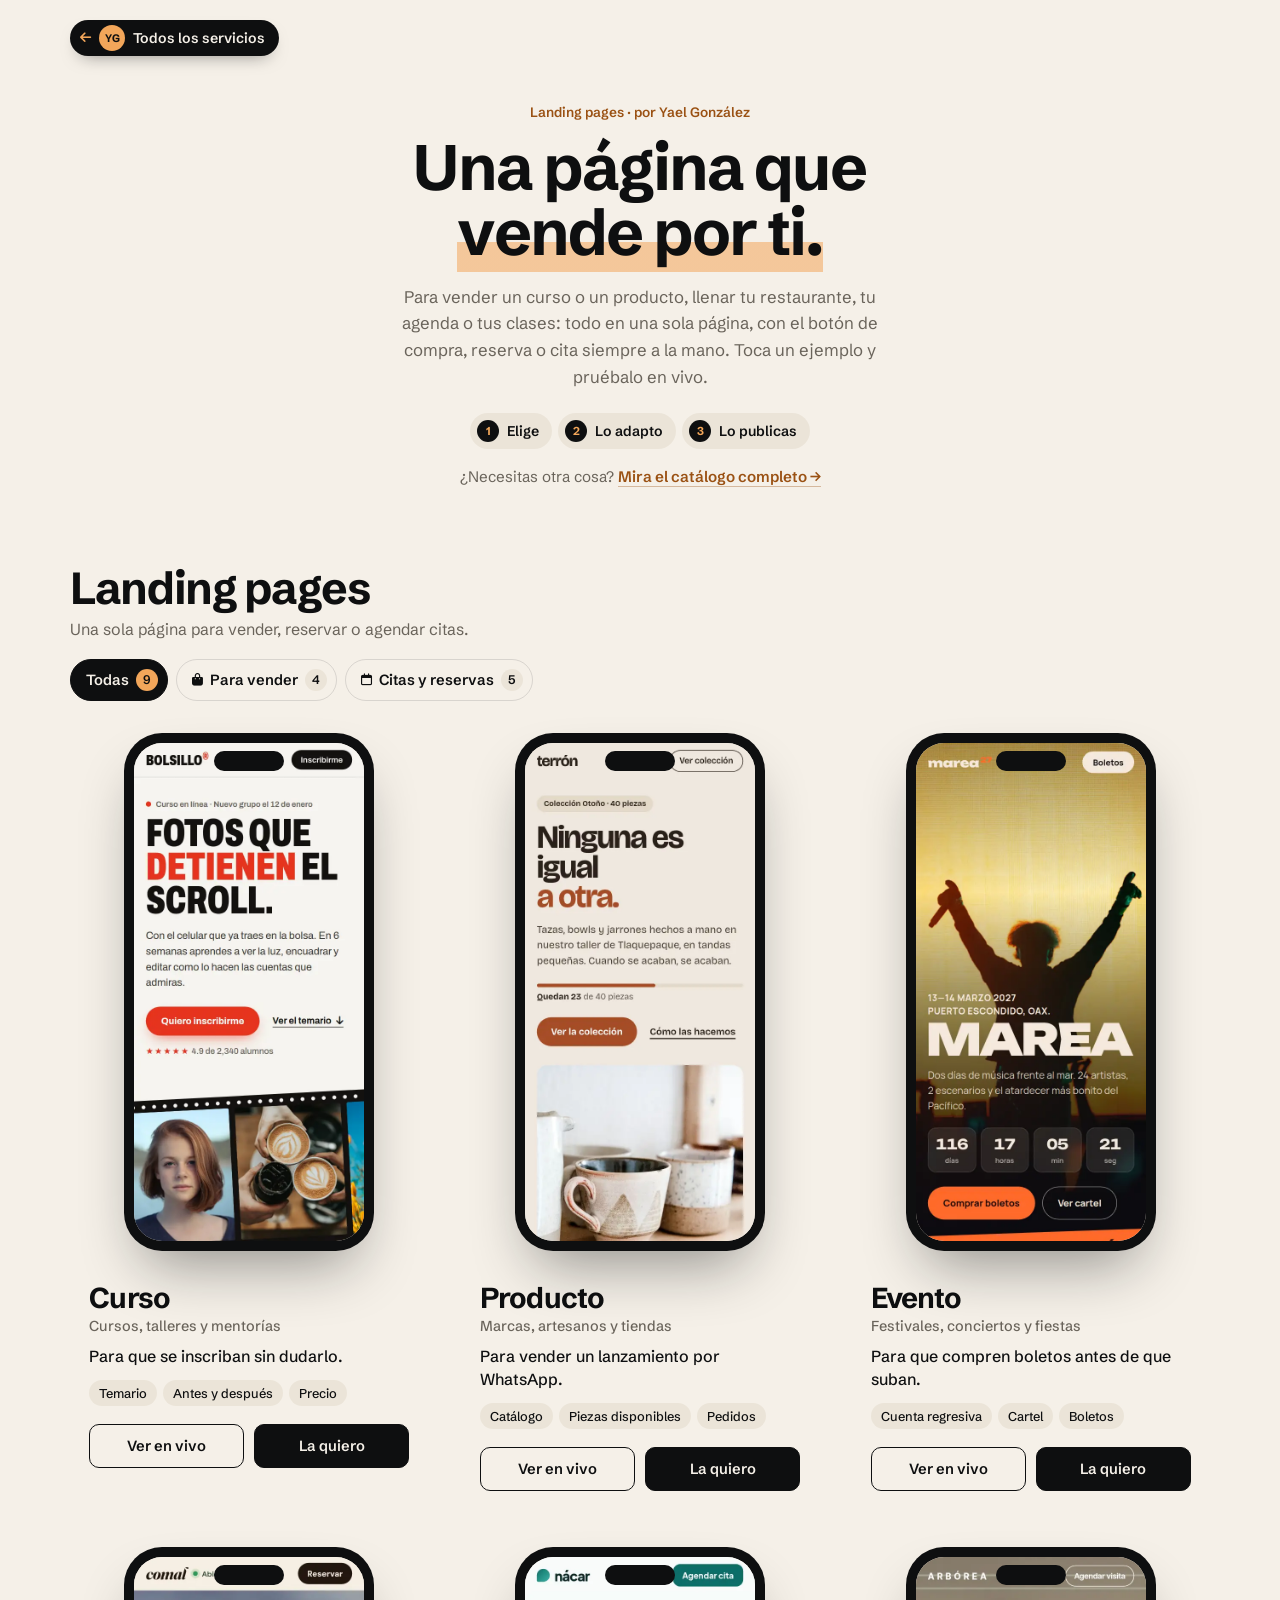
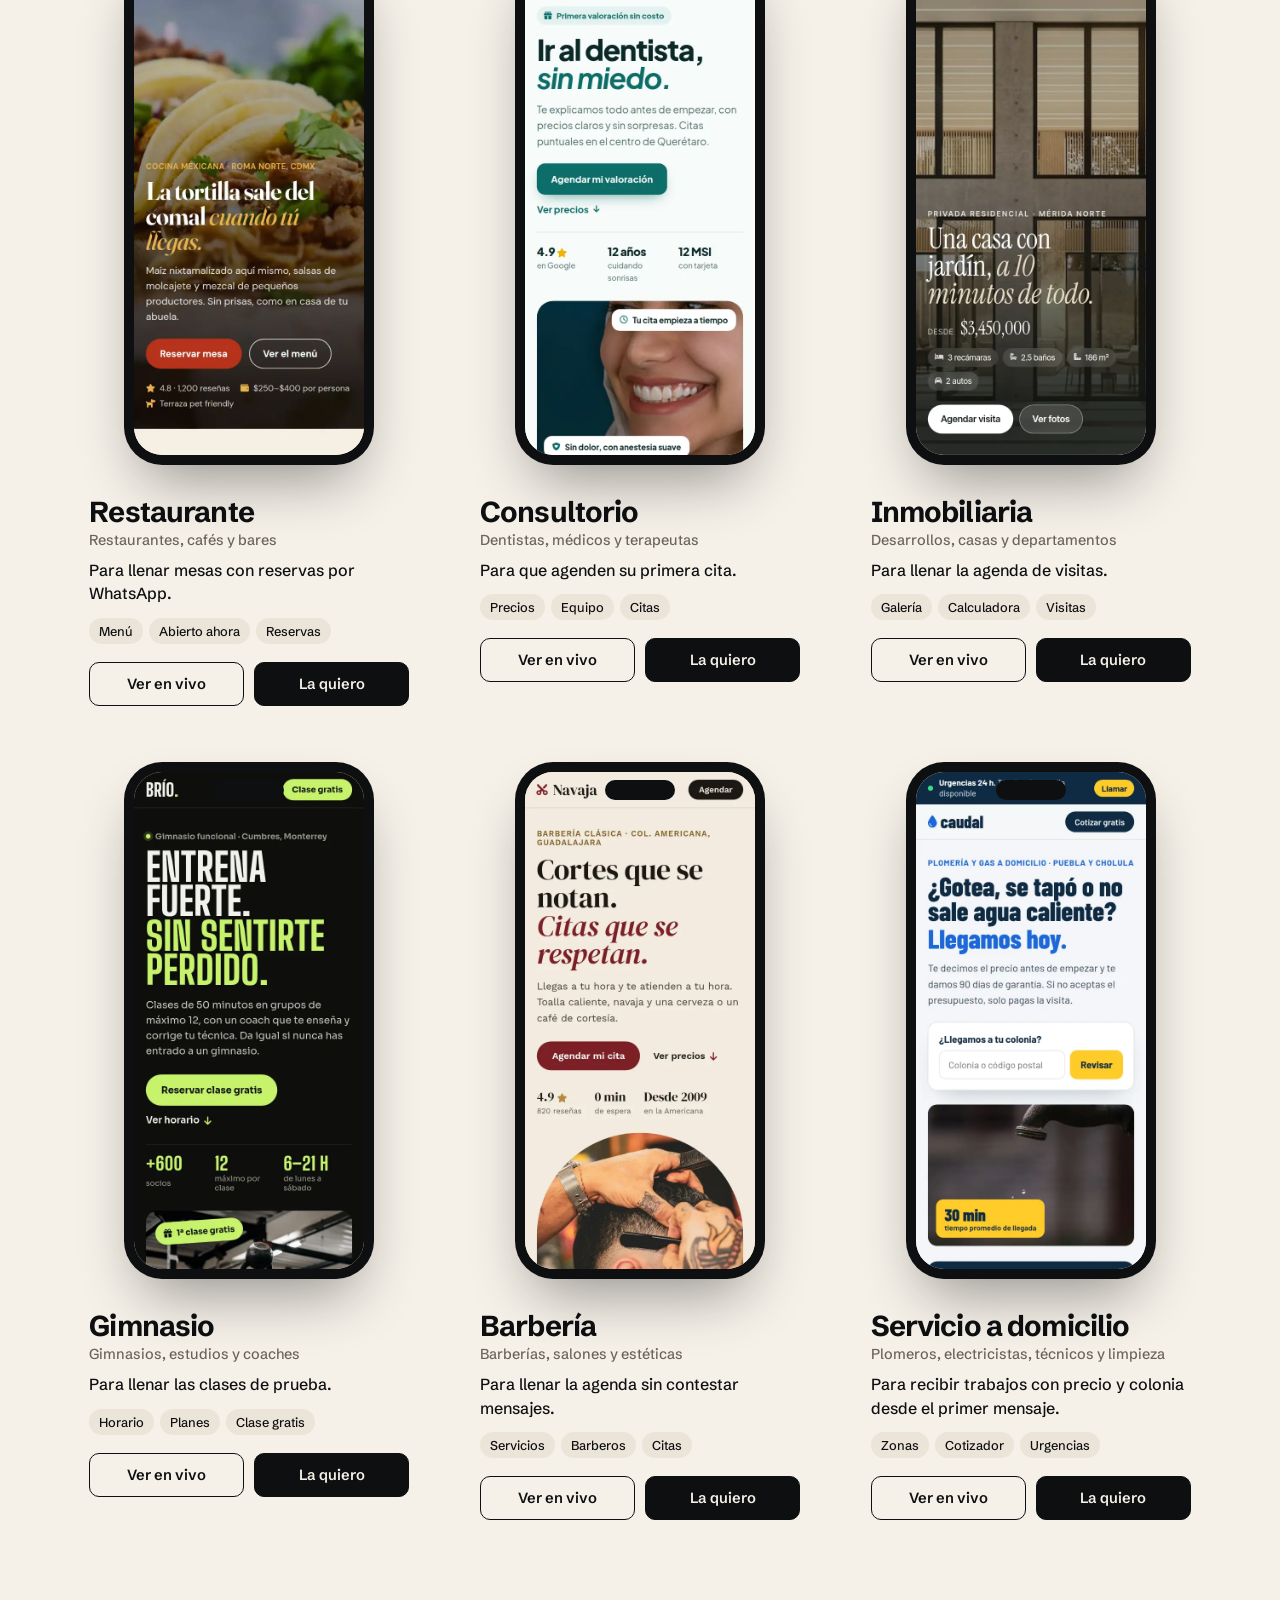
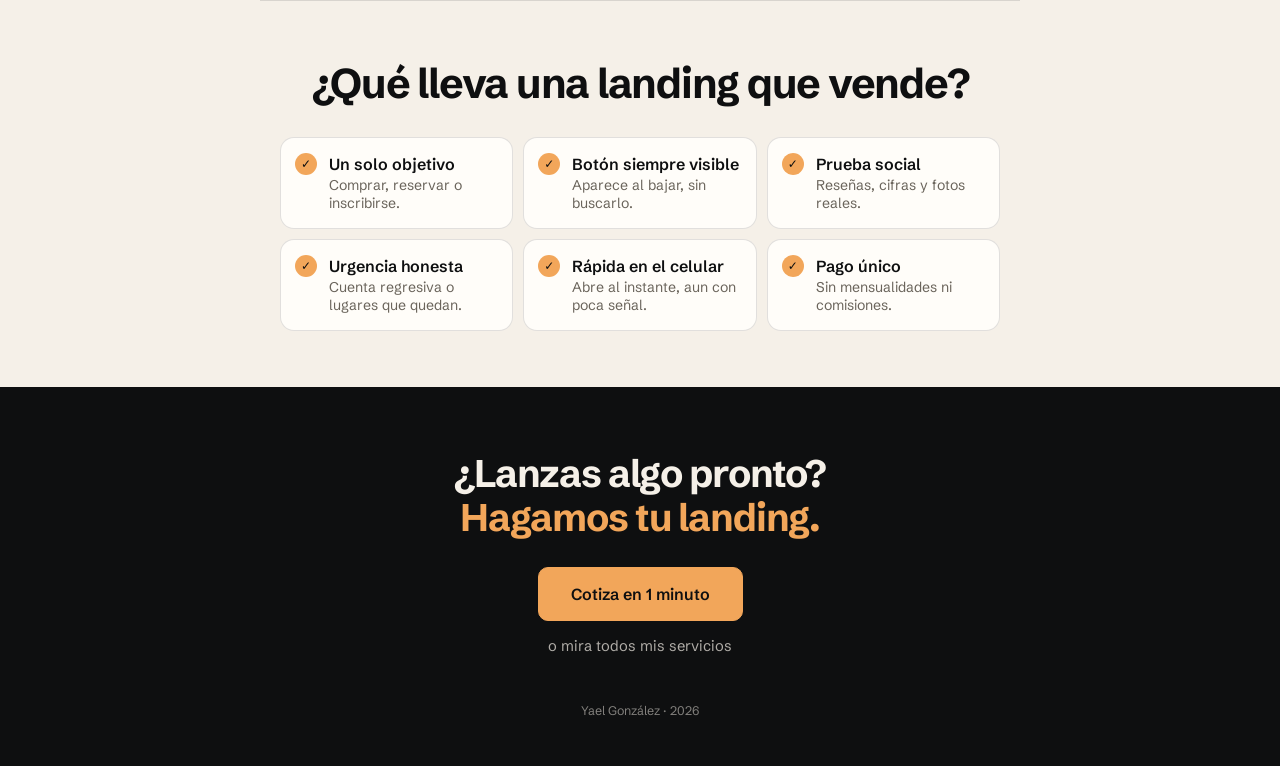
==== commit aa772c63: "Ordena el recorrido: la portada regresa al catálogo y cada ejemplo termina con «Hecho por yalech · m" ====
--- a/index.html
+++ b/index.html
@@ -34,7 +34,7 @@
        El catálogo completo y el link en bio están en otro repositorio: cambia CATALOGO en los enlaces
        de abajo (búscalo como https://yale42.github.io/yalech-web-link-in-bio/) cuando tengas tu dominio. -->
   <nav class="topbar">
-    <a class="back" href="https://yale42.github.io/yalech-web-link-in-bio/pages/yalech/" aria-label="Ir a @yalech"><i class="fa-solid fa-arrow-left"></i><span class="back-avatar" aria-hidden="true">YG</span>@yalech</a>
+    <a class="back" href="../yalech-web-link-in-bio/#landing-pages" aria-label="Regresar al catálogo de servicios"><i class="fa-solid fa-arrow-left"></i><span class="back-avatar" aria-hidden="true">YG</span>Todos los servicios</a>
   </nav>
 
   <main>
@@ -47,7 +47,7 @@
       <li><strong>Lo adapto</strong></li>
       <li><strong>Lo publicas</strong></li>
     </ol>
-    <p class="help">¿Necesitas otra cosa? <a href="https://yale42.github.io/yalech-web-link-in-bio/">Mira el catálogo completo <span aria-hidden="true">→</span></a></p>
+    <p class="help">¿Necesitas otra cosa? <a href="../yalech-web-link-in-bio/">Mira el catálogo completo <span aria-hidden="true">→</span></a></p>
   </header>
 
   <section class="category" id="landing-pages">
@@ -218,7 +218,7 @@
   <footer class="outro">
     <p class="outro-text">¿Lanzas algo pronto? <em>Hagamos tu landing.</em></p>
     <a class="btn btn--solid btn--big" href="https://wa.me/520000000000?text=Hola%20Yael,%20quiero%20cotizar%20una%20landing%20page" target="_blank" rel="noopener" data-cotizar="landing">Cotiza en 1 minuto</a>
-    <a class="outro-alt" href="https://yale42.github.io/yalech-web-link-in-bio/">o mira todos mis servicios</a>
+    <a class="outro-alt" href="../yalech-web-link-in-bio/">o mira todos mis servicios</a>
     <p class="outro-sign">Yael González · 2026</p>
   </footer>
 
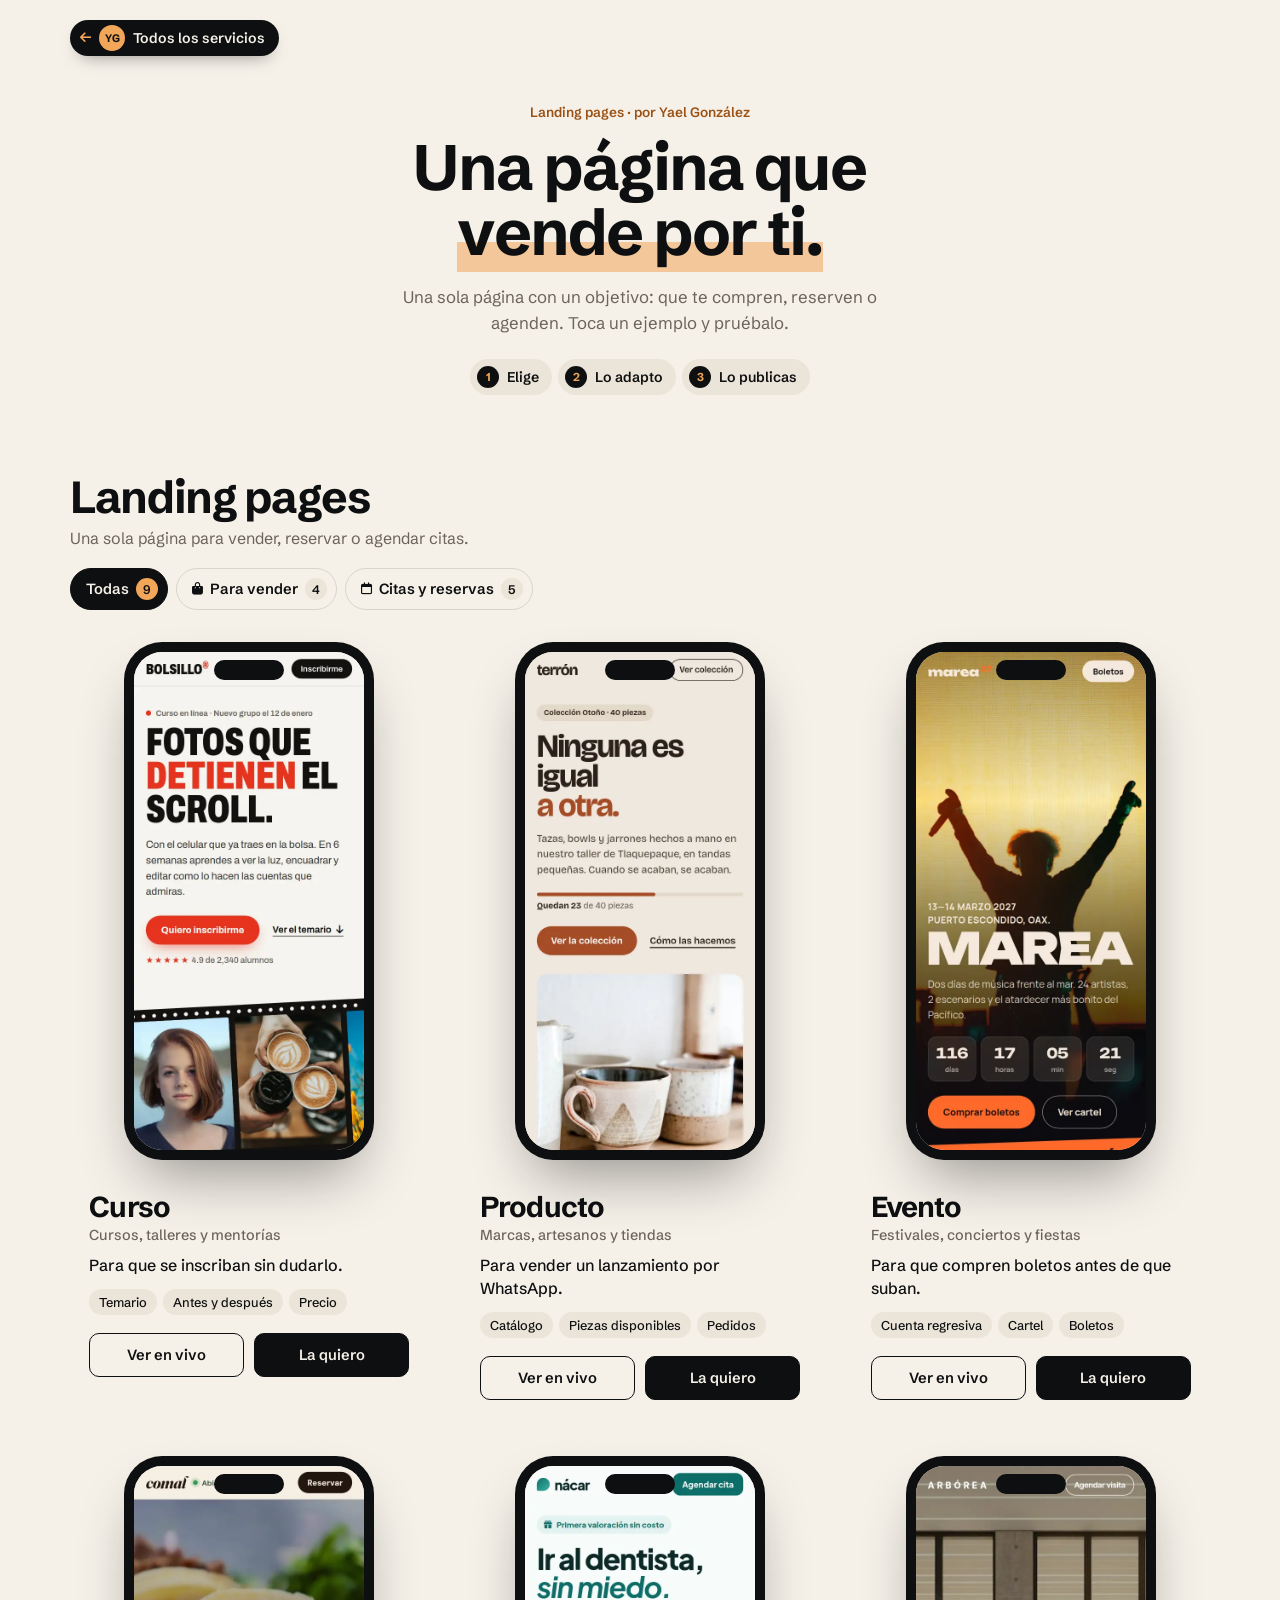
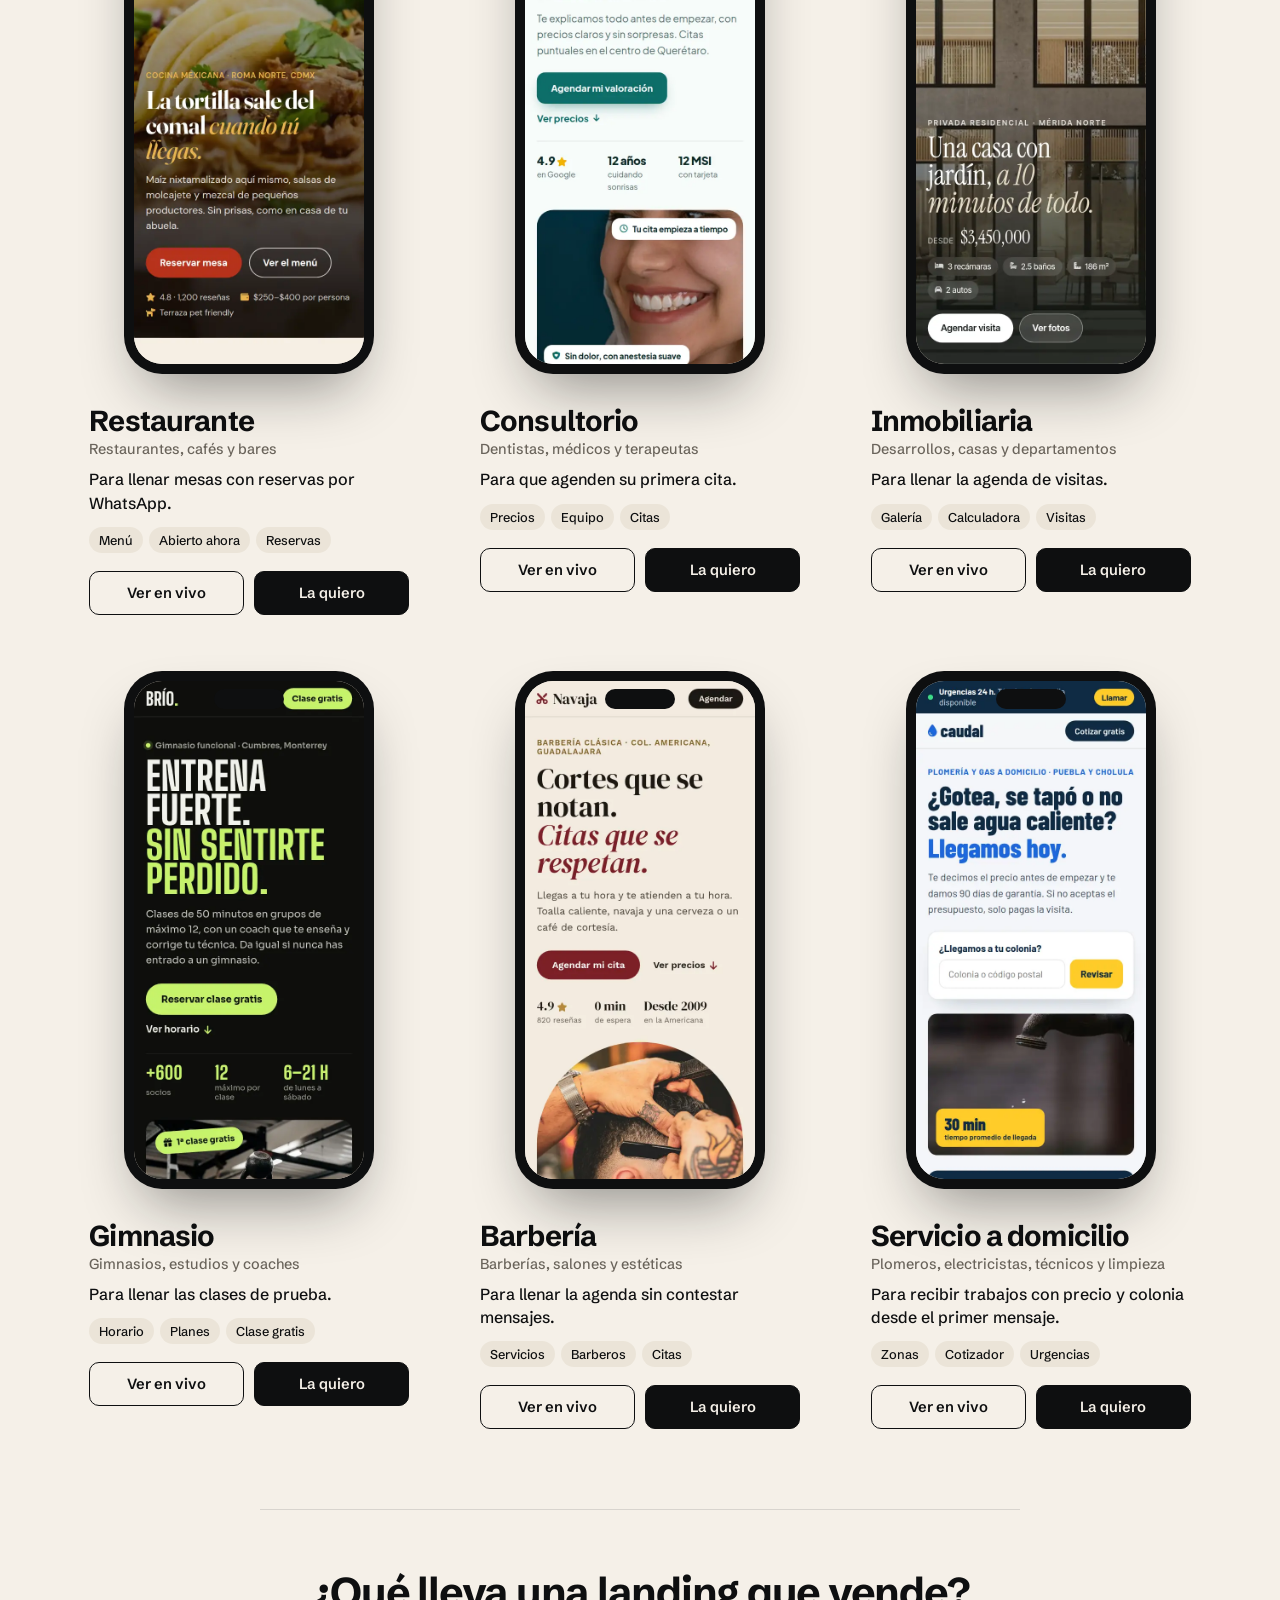
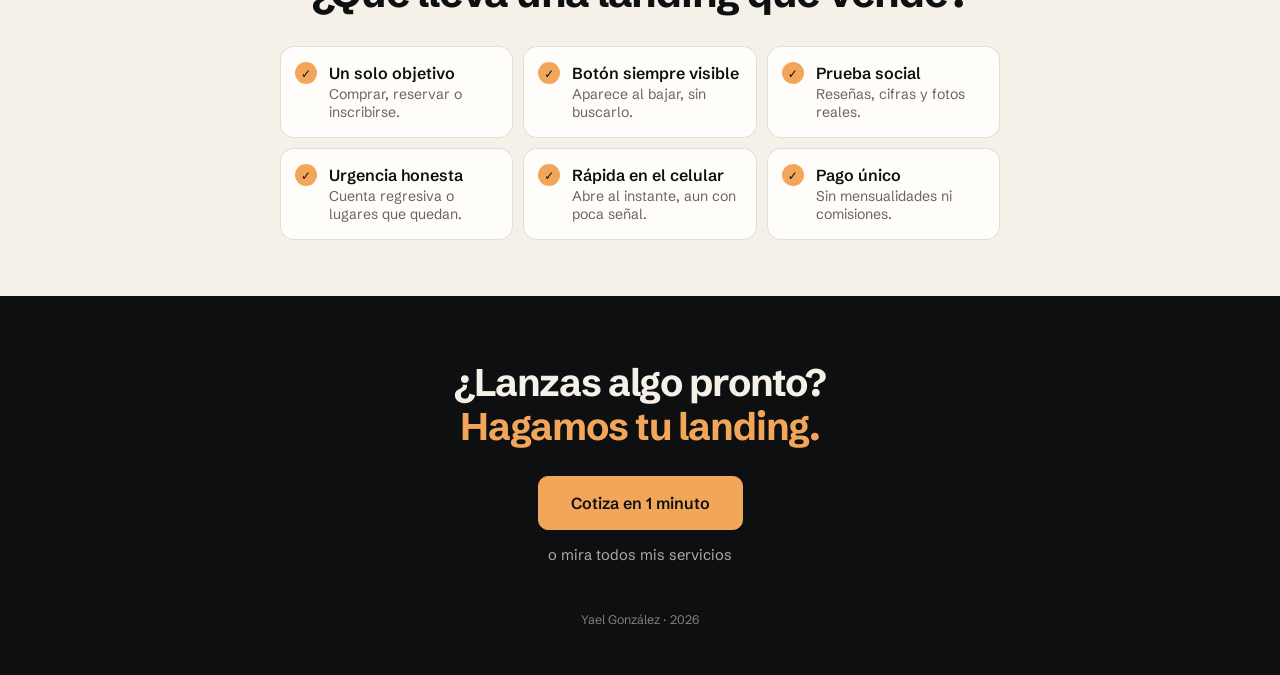
==== commit 9a6bfc46: "Portada: texto de entrada corto y sin el enlace repetido al catálogo, para que el primer ejemplo se " ====
--- a/index.html
+++ b/index.html
@@ -41,13 +41,12 @@
   <header class="intro">
     <p class="kicker">Landing pages · por Yael González</p>
     <h1 class="title">Una página que <em>vende por ti.</em></h1>
-    <p class="lead">Para vender un curso o un producto, llenar tu restaurante, tu agenda o tus clases: todo en una sola página, con el botón de compra, reserva o cita siempre a la mano. Toca un ejemplo y pruébalo en vivo.</p>
+    <p class="lead">Una sola página con un objetivo: que te compren, reserven o agenden. Toca un ejemplo y pruébalo.</p>
     <ol class="how">
       <li><strong>Elige</strong></li>
       <li><strong>Lo adapto</strong></li>
       <li><strong>Lo publicas</strong></li>
     </ol>
-    <p class="help">¿Necesitas otra cosa? <a href="../yalech-web-link-in-bio/">Mira el catálogo completo <span aria-hidden="true">→</span></a></p>
   </header>
 
   <section class="category" id="landing-pages">
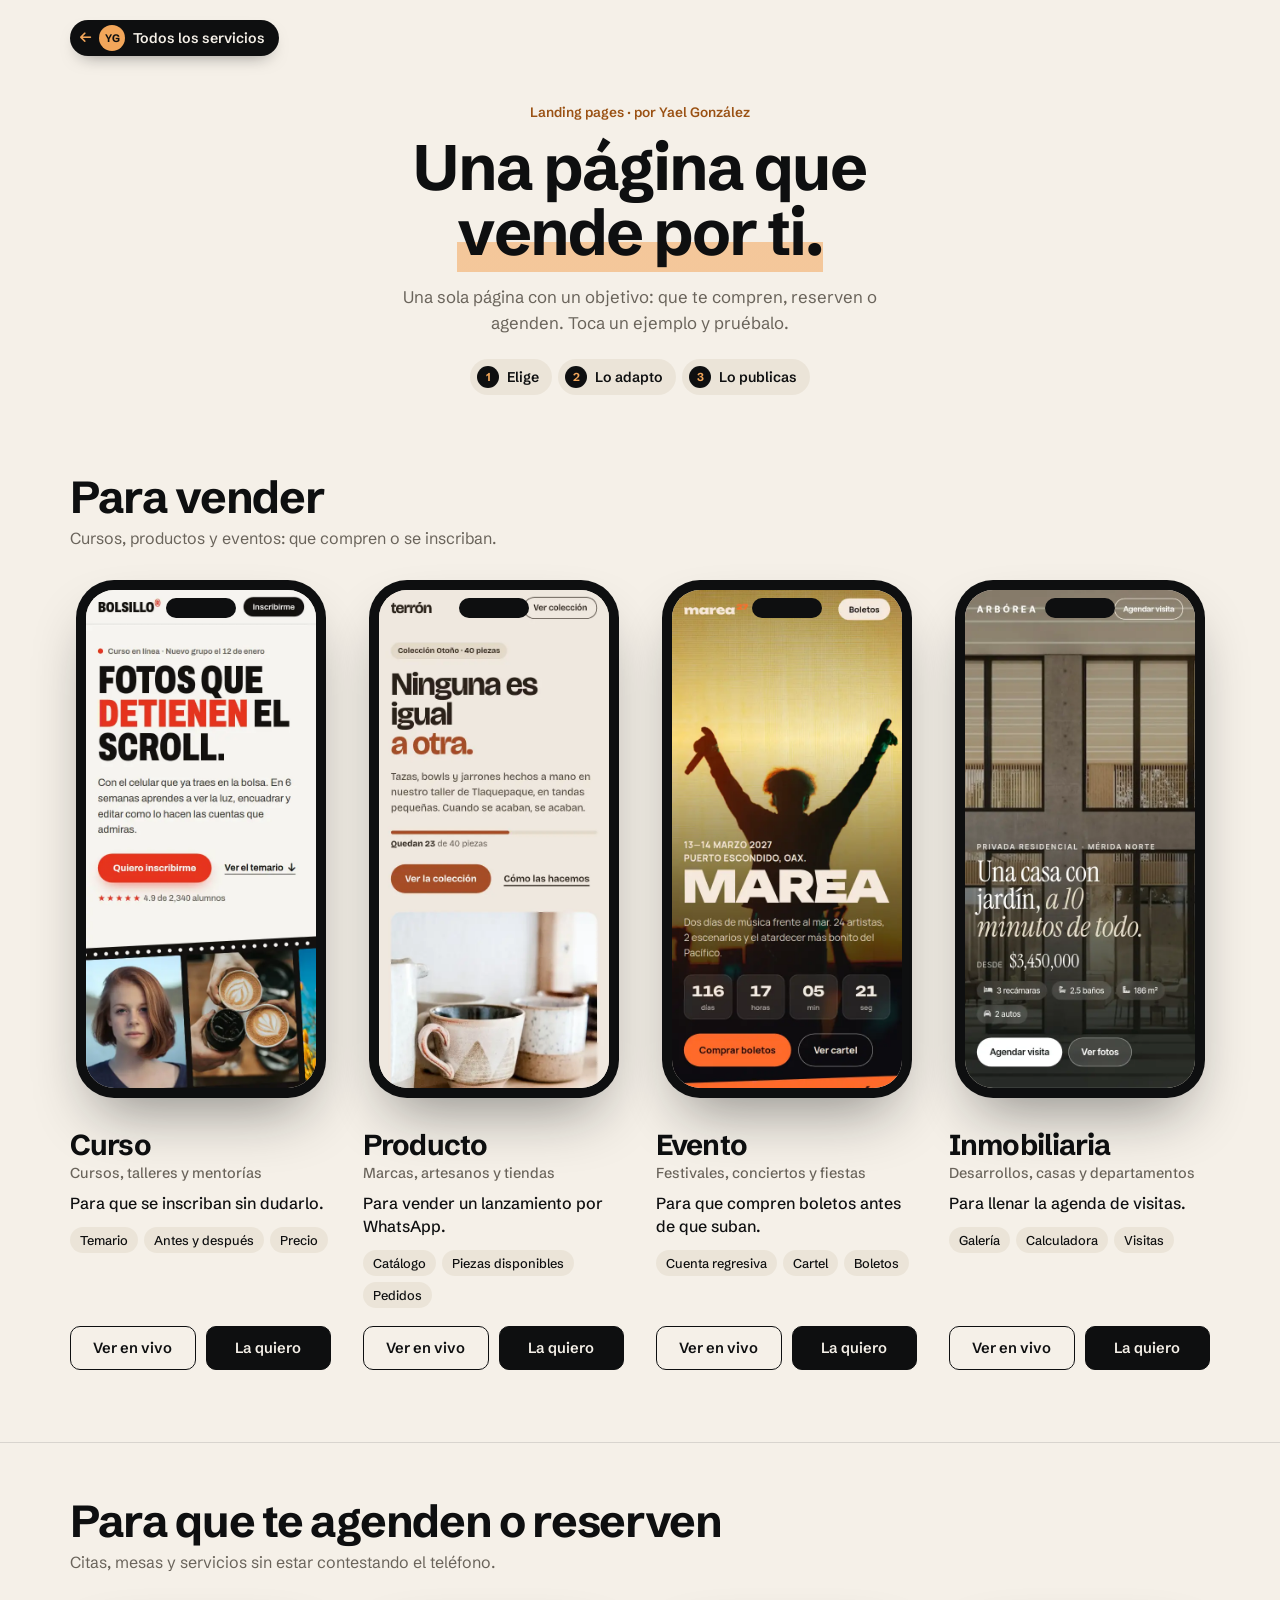
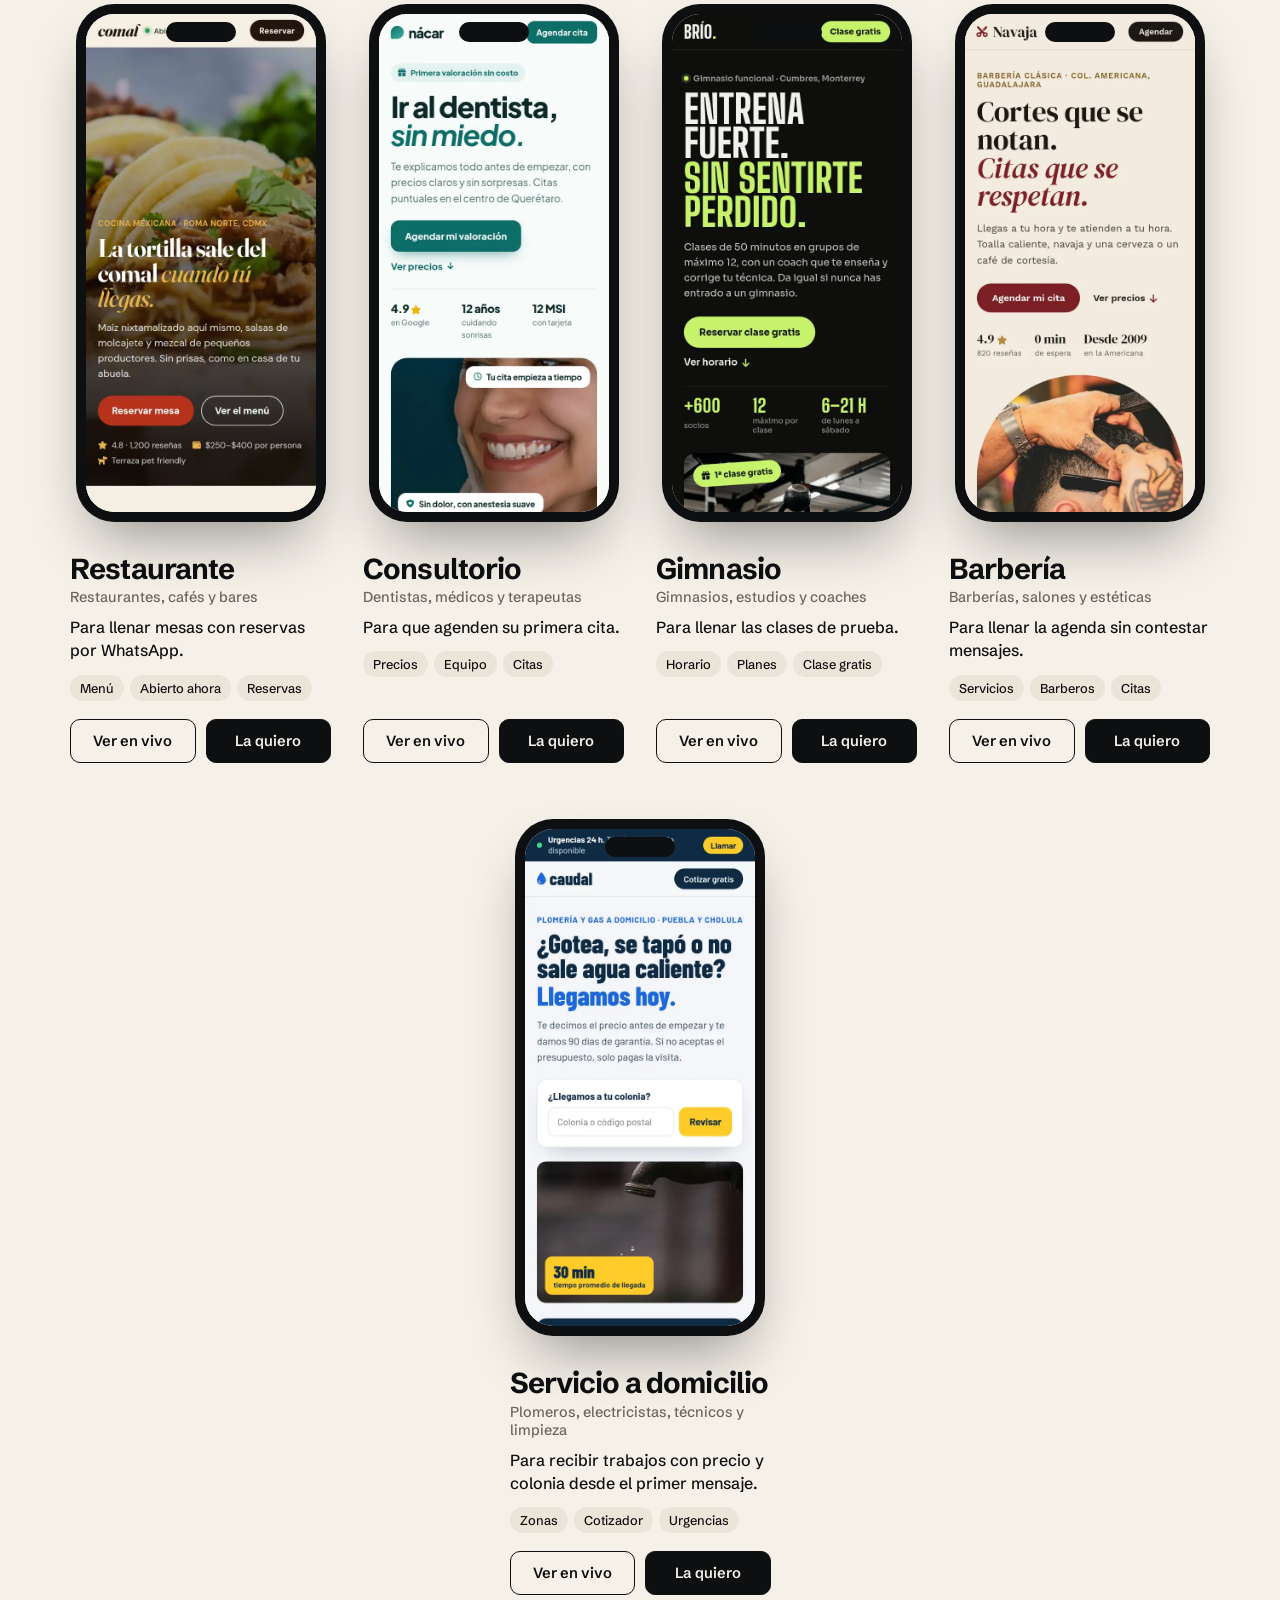
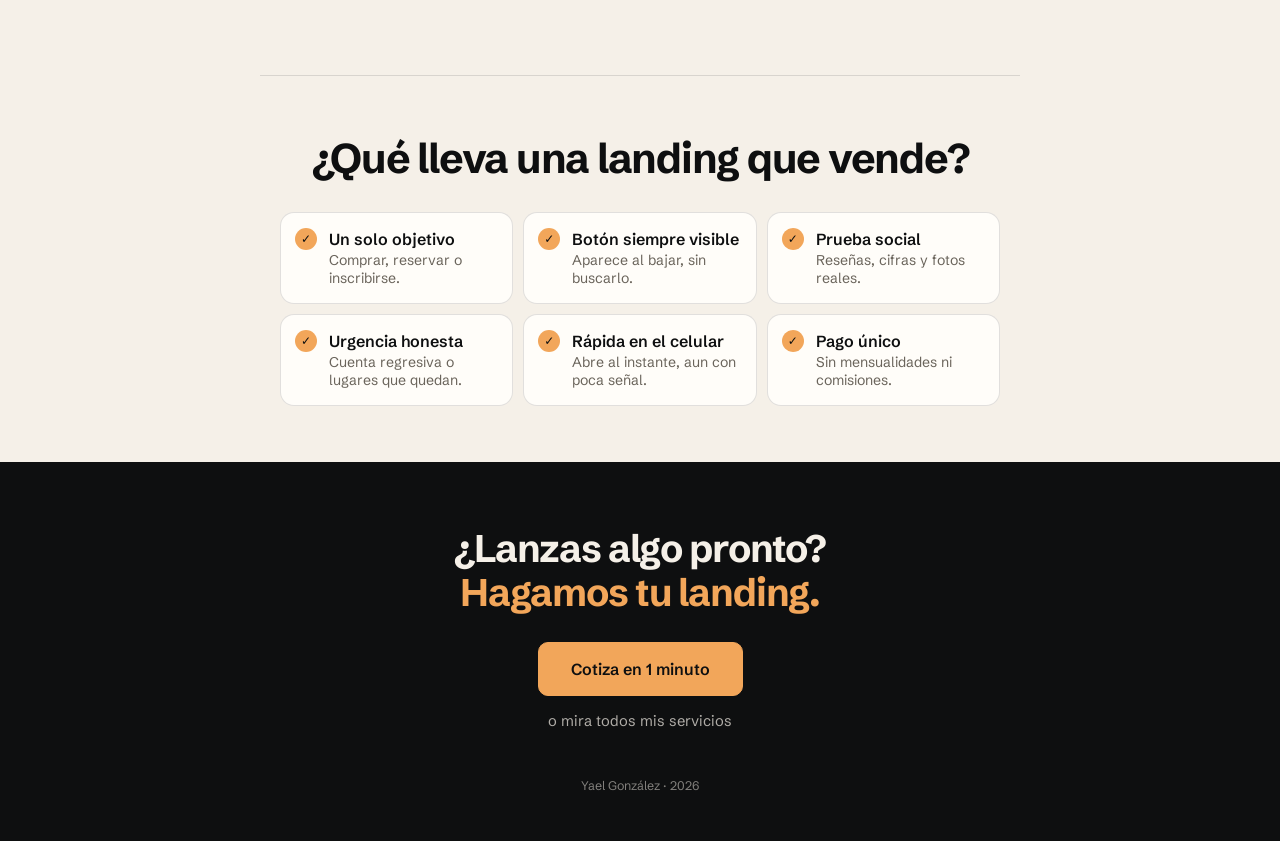
==== commit 95dc5447: "Portada de la misma familia que las demás: mismos estilos, carrusel y cotizador, última fila centrad" ====
--- a/index.html
+++ b/index.html
@@ -24,9 +24,9 @@
   <link rel="preconnect" href="https://fonts.gstatic.com" crossorigin />
   <link href="https://fonts.googleapis.com/css2?family=Schibsted+Grotesk:wght@400;500;600;700&display=swap" rel="stylesheet" />
   <link rel="stylesheet" href="assets/iconos/iconos.css?v=6" />
-  <link rel="stylesheet" href="estilos.css?v=6" />
+  <link rel="stylesheet" href="estilos.css?v=10" />
   <link rel="stylesheet" href="assets/cotizar.css?v=1" />
-  <link rel="stylesheet" href="assets/carrusel.css?v=2" />
+  <link rel="stylesheet" href="assets/carrusel.css?v=3" />
 </head>
 <body>
   <!-- Ejemplos de landing pages de yalech. Cada ejemplo vive en su carpeta (curso/, festival/, ceramica/,
@@ -49,20 +49,13 @@
     </ol>
   </header>
 
-  <section class="category" id="landing-pages">
+  <section class="category" id="vender">
     <div class="category-head">
-      <div><h2>Landing pages</h2><p class="category-sub">Una sola página para vender, reservar o agendar citas.</p></div>
+      <div><h2>Para vender</h2><p class="category-sub">Cursos, productos y eventos: que compren o se inscriban.</p></div>
       <p class="swipe-hint">Desliza para ver más →</p>
     </div>
-    <!-- Filtro por tipo. Cada plantilla lleva data-tipo="vender" o "agendar".
-         Se puede compartir ya filtrado: …/?tipo=vender o …/?tipo=agendar -->
-    <div class="filters" role="group" aria-label="Filtrar ejemplos por tipo">
-      <button type="button" data-filtro="todas" aria-pressed="true">Todas <span data-cuantas="todas"></span></button>
-      <button type="button" data-filtro="vender" aria-pressed="false"><i class="fa-solid fa-bag-shopping"></i> Para vender <span data-cuantas="vender"></span></button>
-      <button type="button" data-filtro="agendar" aria-pressed="false"><i class="fa-regular fa-calendar"></i> Citas y reservas <span data-cuantas="agendar"></span></button>
-    </div>
     <div class="grid">
-      <article class="item" data-tipo="vender">
+      <article class="item">
         <a class="phone" href="curso/" target="_blank" rel="noopener" aria-label="Ver landing de curso en vivo">
           <span class="screen"><img src="assets/plantillas/landing-curso.jpg" alt="Landing de un curso en línea" loading="lazy" width="540" height="1169" data-tall="assets/plantillas/largas/landing-curso.webp" /></span>
         </a>
@@ -77,7 +70,7 @@
           </div>
         </div>
       </article>
-      <article class="item" data-tipo="vender">
+      <article class="item">
         <a class="phone" href="ceramica/" target="_blank" rel="noopener" aria-label="Ver landing de producto en vivo">
           <span class="screen"><img src="assets/plantillas/landing-ceramica.jpg" alt="Landing de una marca de cerámica" loading="lazy" width="540" height="1169" data-tall="assets/plantillas/largas/landing-ceramica.webp" /></span>
         </a>
@@ -92,7 +85,7 @@
           </div>
         </div>
       </article>
-      <article class="item" data-tipo="vender">
+      <article class="item">
         <a class="phone" href="festival/" target="_blank" rel="noopener" aria-label="Ver landing de evento en vivo">
           <span class="screen"><img src="assets/plantillas/landing-festival.jpg" alt="Landing de un festival de música" loading="lazy" width="540" height="1169" data-tall="assets/plantillas/largas/landing-festival.webp" /></span>
         </a>
@@ -107,7 +100,31 @@
           </div>
         </div>
       </article>
-      <article class="item" data-tipo="agendar">
+      <article class="item">
+        <a class="phone" href="inmobiliaria/" target="_blank" rel="noopener" aria-label="Ver landing de inmobiliaria en vivo">
+          <span class="screen"><img src="assets/plantillas/landing-inmobiliaria.jpg" alt="Landing de un desarrollo de casas" loading="lazy" width="540" height="1169" data-tall="assets/plantillas/largas/landing-inmobiliaria.webp" /></span>
+        </a>
+        <div class="item-info">
+          <h3 class="item-name">Inmobiliaria</h3>
+          <p class="item-for">Desarrollos, casas y departamentos</p>
+          <p class="item-desc">Para llenar la agenda de visitas.</p>
+          <ul class="chips"><li>Galería</li><li>Calculadora</li><li>Visitas</li></ul>
+          <div class="item-actions">
+            <a class="btn" href="inmobiliaria/" target="_blank" rel="noopener">Ver en vivo</a>
+            <a class="btn btn--solid" data-cotizar="landing" data-ejemplo="Inmobiliaria" href="https://wa.me/520000000000?text=Hola%20Yael,%20quiero%20una%20landing%20para%20mi%20desarrollo" target="_blank" rel="noopener">La quiero</a>
+          </div>
+        </div>
+      </article>
+    </div>
+  </section>
+
+  <section class="category" id="agendar">
+    <div class="category-head">
+      <div><h2>Para que te agenden o reserven</h2><p class="category-sub">Citas, mesas y servicios sin estar contestando el teléfono.</p></div>
+      <p class="swipe-hint">Desliza para ver más →</p>
+    </div>
+    <div class="grid">
+      <article class="item">
         <a class="phone" href="restaurante/" target="_blank" rel="noopener" aria-label="Ver landing de restaurante en vivo">
           <span class="screen"><img src="assets/plantillas/landing-restaurante.jpg" alt="Landing de un restaurante mexicano" loading="lazy" width="540" height="1169" data-tall="assets/plantillas/largas/landing-restaurante.webp" /></span>
         </a>
@@ -122,7 +139,7 @@
           </div>
         </div>
       </article>
-      <article class="item" data-tipo="agendar">
+      <article class="item">
         <a class="phone" href="dental/" target="_blank" rel="noopener" aria-label="Ver landing de consultorio en vivo">
           <span class="screen"><img src="assets/plantillas/landing-dental.jpg" alt="Landing de una clínica dental" loading="lazy" width="540" height="1169" data-tall="assets/plantillas/largas/landing-dental.webp" /></span>
         </a>
@@ -137,22 +154,7 @@
           </div>
         </div>
       </article>
-      <article class="item" data-tipo="vender">
-        <a class="phone" href="inmobiliaria/" target="_blank" rel="noopener" aria-label="Ver landing de inmobiliaria en vivo">
-          <span class="screen"><img src="assets/plantillas/landing-inmobiliaria.jpg" alt="Landing de un desarrollo de casas" loading="lazy" width="540" height="1169" data-tall="assets/plantillas/largas/landing-inmobiliaria.webp" /></span>
-        </a>
-        <div class="item-info">
-          <h3 class="item-name">Inmobiliaria</h3>
-          <p class="item-for">Desarrollos, casas y departamentos</p>
-          <p class="item-desc">Para llenar la agenda de visitas.</p>
-          <ul class="chips"><li>Galería</li><li>Calculadora</li><li>Visitas</li></ul>
-          <div class="item-actions">
-            <a class="btn" href="inmobiliaria/" target="_blank" rel="noopener">Ver en vivo</a>
-            <a class="btn btn--solid" data-cotizar="landing" data-ejemplo="Inmobiliaria" href="https://wa.me/520000000000?text=Hola%20Yael,%20quiero%20una%20landing%20para%20mi%20desarrollo" target="_blank" rel="noopener">La quiero</a>
-          </div>
-        </div>
-      </article>
-      <article class="item" data-tipo="agendar">
+      <article class="item">
         <a class="phone" href="gimnasio/" target="_blank" rel="noopener" aria-label="Ver landing de gimnasio en vivo">
           <span class="screen"><img src="assets/plantillas/landing-gimnasio.jpg" alt="Landing de un gimnasio funcional" loading="lazy" width="540" height="1169" data-tall="assets/plantillas/largas/landing-gimnasio.webp" /></span>
         </a>
@@ -167,7 +169,7 @@
           </div>
         </div>
       </article>
-      <article class="item" data-tipo="agendar">
+      <article class="item">
         <a class="phone" href="barberia/" target="_blank" rel="noopener" aria-label="Ver landing de barbería en vivo">
           <span class="screen"><img src="assets/plantillas/landing-barberia.jpg" alt="Landing de una barbería clásica" loading="lazy" width="540" height="1169" data-tall="assets/plantillas/largas/landing-barberia.webp" /></span>
         </a>
@@ -182,7 +184,7 @@
           </div>
         </div>
       </article>
-      <article class="item" data-tipo="agendar">
+      <article class="item">
         <a class="phone" href="plomeria/" target="_blank" rel="noopener" aria-label="Ver landing de plomería en vivo">
           <span class="screen"><img src="assets/plantillas/landing-plomeria.jpg" alt="Landing de un servicio de plomería a domicilio" loading="lazy" width="540" height="1169" data-tall="assets/plantillas/largas/landing-plomeria.webp" /></span>
         </a>
@@ -193,7 +195,7 @@
           <ul class="chips"><li>Zonas</li><li>Cotizador</li><li>Urgencias</li></ul>
           <div class="item-actions">
             <a class="btn" href="plomeria/" target="_blank" rel="noopener">Ver en vivo</a>
-            <a class="btn btn--solid" data-cotizar="landing" data-ejemplo="Plomería" href="https://wa.me/520000000000?text=Hola%20Yael,%20quiero%20una%20landing%20para%20mi%20servicio%20a%20domicilio" target="_blank" rel="noopener">La quiero</a>
+            <a class="btn btn--solid" data-cotizar="landing" data-ejemplo="Servicio a domicilio" href="https://wa.me/520000000000?text=Hola%20Yael,%20quiero%20una%20landing%20para%20mi%20servicio%20a%20domicilio" target="_blank" rel="noopener">La quiero</a>
           </div>
         </div>
       </article>
@@ -226,34 +228,11 @@
   </aside>
 
   <script src="assets/motion.js"></script>
-  <script src="assets/cotizar.js?v=2"></script>
-  <script src="assets/carrusel.js?v=2"></script>
+  <script src="assets/cotizar.js?v=3"></script>
+  <script src="assets/carrusel.js?v=3"></script>
   <script>
     // Carrusel de ejemplos: flechas, puntitos y una probadita para que se note que se desliza
     document.querySelectorAll('.category .grid').forEach(g => carrusel(g));
-
-    // Filtro por tipo: Todas / Para vender / Citas y reservas
-    const lista = document.querySelector('#landing-pages .grid');
-    const tarjetas = [...lista.querySelectorAll('.item[data-tipo]')];
-    const FILTROS = ['todas', 'vender', 'agendar'];
-    document.querySelectorAll('[data-cuantas]').forEach(s => {
-      const f = s.dataset.cuantas;
-      s.textContent = f === 'todas' ? tarjetas.length : tarjetas.filter(t => t.dataset.tipo === f).length;
-    });
-    const filtrar = (f, { guardar = true } = {}) => {
-      if (!FILTROS.includes(f)) f = 'todas';
-      document.querySelectorAll('[data-filtro]').forEach(b => b.setAttribute('aria-pressed', b.dataset.filtro === f));
-      tarjetas.forEach(t => { t.hidden = f !== 'todas' && t.dataset.tipo !== f; });
-      lista.dispatchEvent(new Event('carrusel:actualizar'));
-      if (guardar) {
-        const url = new URL(location.href);
-        if (f === 'todas') url.searchParams.delete('tipo'); else url.searchParams.set('tipo', f);
-        history.replaceState(null, '', url.pathname + url.search + url.hash);
-      }
-    };
-    document.querySelectorAll('[data-filtro]').forEach(b => b.addEventListener('click', () => filtrar(b.dataset.filtro)));
-    const pedido = new URLSearchParams(location.search).get('tipo');
-    if (FILTROS.includes(pedido)) filtrar(pedido, { guardar: false });
 
     // Aparecen al bajar
     motion.reveal('.category-head, .why-title, .outro-text, .outro .btn');
--- a/estilos.css
+++ b/estilos.css
@@ -258,48 +258,6 @@
   white-space: nowrap;
 }
 
-/* ---------- Filtro por tipo ---------- */
-.filters {
-  display: flex;
-  flex-wrap: wrap;
-  gap: 8px;
-  max-width: 1180px;
-  margin: 20px auto 0;
-  padding: 0 20px;
-}
-.filters button {
-  flex: none;
-  display: inline-flex;
-  align-items: center;
-  gap: 7px;
-  padding: 9px 9px 9px 15px;
-  border: 1px solid var(--line);
-  border-radius: 999px;
-  background: transparent;
-  color: var(--ink);
-  font: inherit;
-  font-size: 0.92rem;
-  font-weight: 600;
-  cursor: pointer;
-  transition: background 0.2s, color 0.2s, border-color 0.2s;
-}
-.filters button i { font-size: 0.85em; }
-.filters button span {
-  display: grid;
-  place-items: center;
-  min-width: 22px;
-  height: 22px;
-  padding: 0 6px;
-  border-radius: 999px;
-  background: var(--paper);
-  font-size: 0.78rem;
-}
-.filters button:hover { border-color: var(--ink); }
-.filters button[aria-pressed="true"] { background: var(--ink); border-color: var(--ink); color: var(--bg); }
-.filters button[aria-pressed="true"] span { background: var(--amber); color: var(--ink); }
-.filters button:focus-visible { outline: 2px solid var(--amber-text); outline-offset: 2px; }
-.item[hidden] { display: none !important; }
-
 /* ---------- Catálogo ---------- */
 .grid {
   max-width: 1180px;
@@ -501,10 +459,11 @@
 .device-phone img { border-radius: 12px; }
 @media (max-width: 640px) { .item--system .device { max-width: 320px; } }
 
-/* Sitios web y landing pages: filas de 3 centradas (en lugar de 4 + sobrantes) */
+/* En compu y tablet: hasta 4 por fila (3 para sistemas) y la última fila centrada, sin huecos a la derecha */
 @media (min-width: 641px) {
-  #sitios-web .grid, #landing-pages .grid { display: flex; flex-wrap: wrap; justify-content: center; }
-  #sitios-web .item, #landing-pages .item { flex: 0 1 calc((100% - 64px) / 3); min-width: 250px; }
+  .grid { display: flex; flex-wrap: wrap; justify-content: center; }
+  .item { flex: 0 1 calc((100% - 96px) / 4); min-width: 230px; }
+  .item--system { flex-basis: calc((100% - 64px) / 3); min-width: 280px; }
 }
 
 /* ---------- Celular: plantillas en carrusel ---------- */
@@ -586,3 +545,57 @@
 .category { --rail-ink: var(--ink); --rail-on: var(--amber); --rail-dot: rgba(14, 15, 16, 0.18); --rail-count: var(--muted); --rail-top: 34%; }
 .rail-ui { margin-top: -8px; padding-bottom: 8px; }
 .swipe-hint { color: var(--ink); font-weight: 600; }
+
+/* ---------- Etiqueta «Nueva» / «De temporada» ---------- */
+.item:has(.tag-new) { position: relative; }
+.tag-new {
+  position: absolute;
+  top: 10px;
+  left: 0;
+  z-index: 2;
+  box-shadow: 0 6px 14px -6px rgba(14, 15, 16, 0.5);
+  padding: 3px 10px;
+  border-radius: 99px;
+  background: var(--amber);
+  color: var(--ink);
+  font-size: 0.72rem;
+  font-weight: 700;
+  letter-spacing: 0.04em;
+  text-transform: uppercase;
+}
+
+/* ---------- Generador de pases ---------- */
+.tool {
+  display: flex;
+  gap: 18px;
+  align-items: flex-start;
+  max-width: 760px;
+  margin: 48px auto 0;
+  padding: 26px 22px;
+  border-radius: 20px;
+  background: var(--ink);
+  color: var(--bg);
+}
+.tool-ico {
+  flex: none;
+  display: grid;
+  place-items: center;
+  width: 52px;
+  height: 52px;
+  border-radius: 16px;
+  background: var(--amber);
+  color: var(--ink);
+  font-size: 1.3rem;
+}
+.tool-title { font-weight: 700; font-size: 1.5rem; letter-spacing: var(--tracking); }
+.tool-text { margin-top: 6px; color: rgba(245, 240, 232, 0.75); }
+.tool .btn { margin-top: 16px; background: var(--bg); color: var(--ink); border-color: var(--bg); }
+.tool .btn:hover { background: var(--amber); border-color: var(--amber); }
+@media (max-width: 800px) { .tool { margin-inline: 16px; } }
+
+/* Los botones de cada ejemplo no se parten en dos líneas */
+.item-actions .btn { white-space: nowrap; padding-inline: 12px; }
+
+/* Los botones de todas las tarjetas quedan a la misma altura, aunque la descripción mida distinto */
+.item-info { flex: 1; display: flex; flex-direction: column; }
+.item-actions { margin-top: auto; padding-top: 18px; }
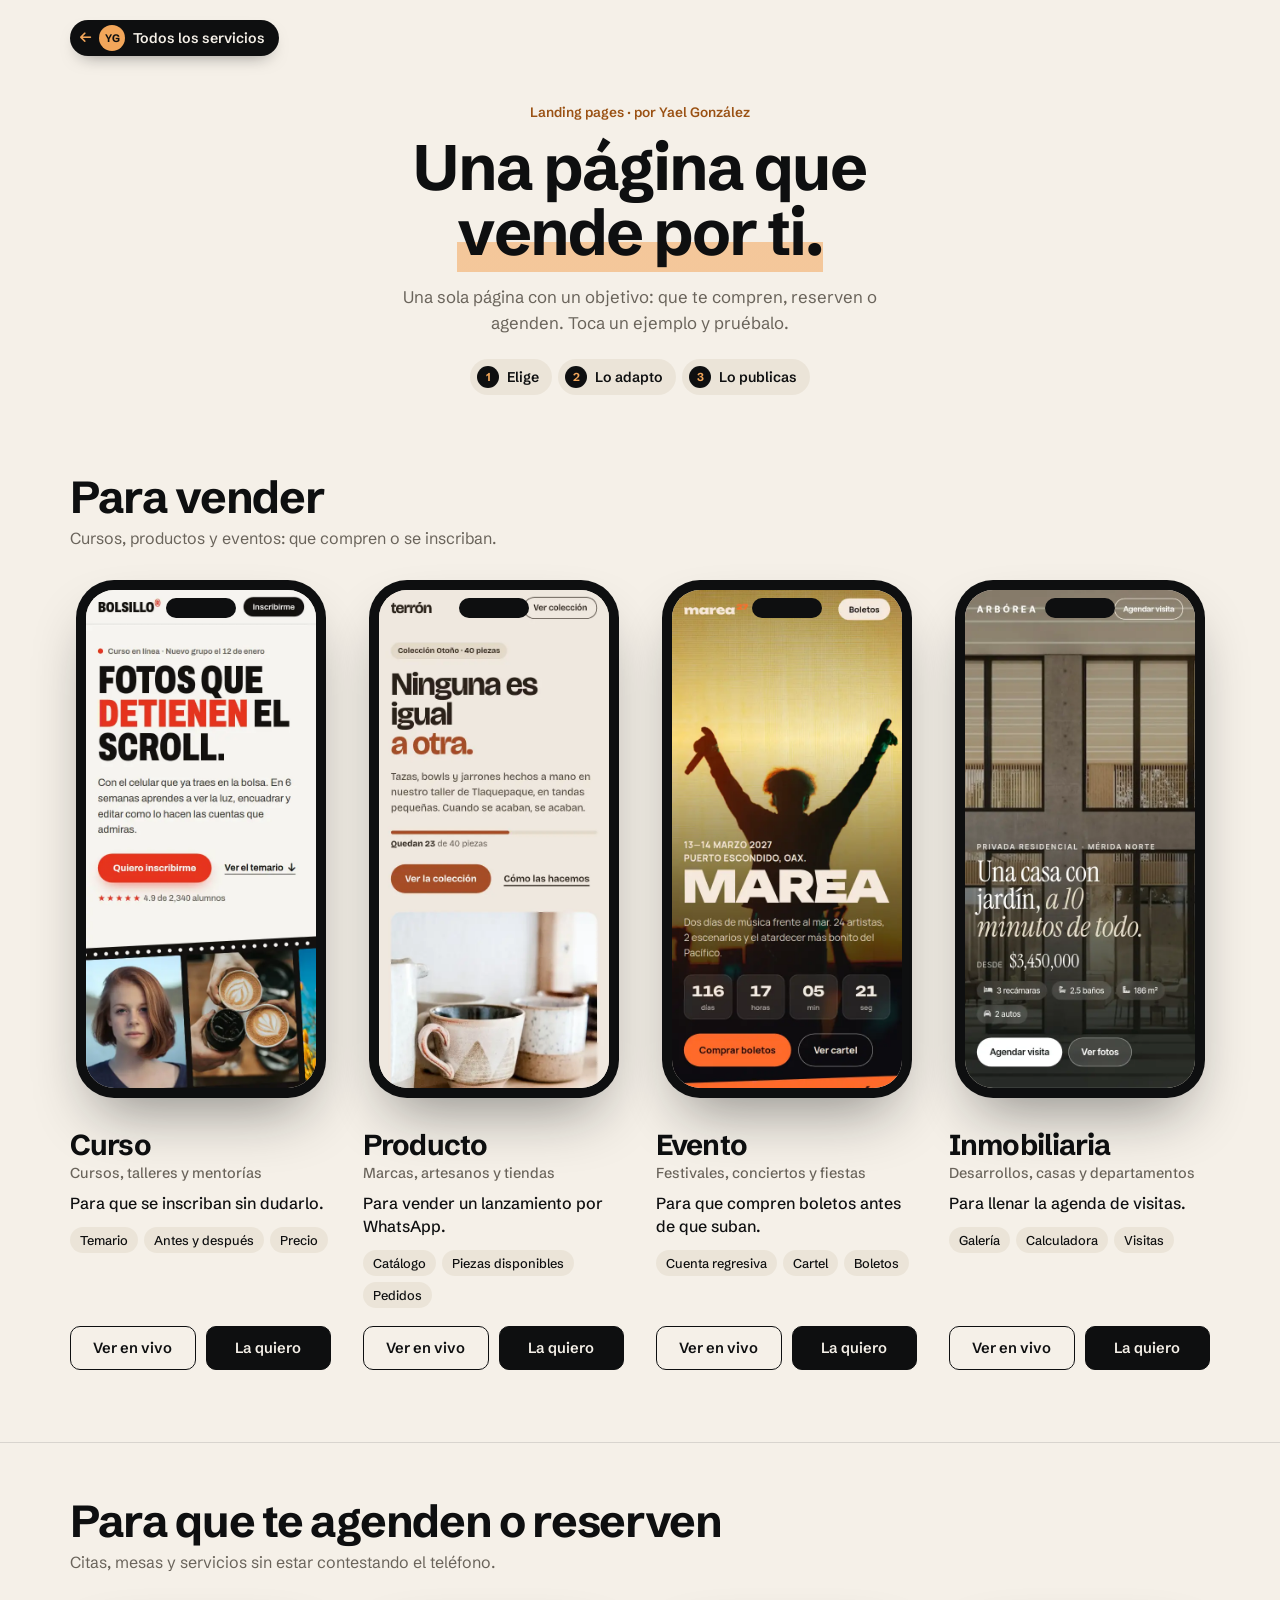
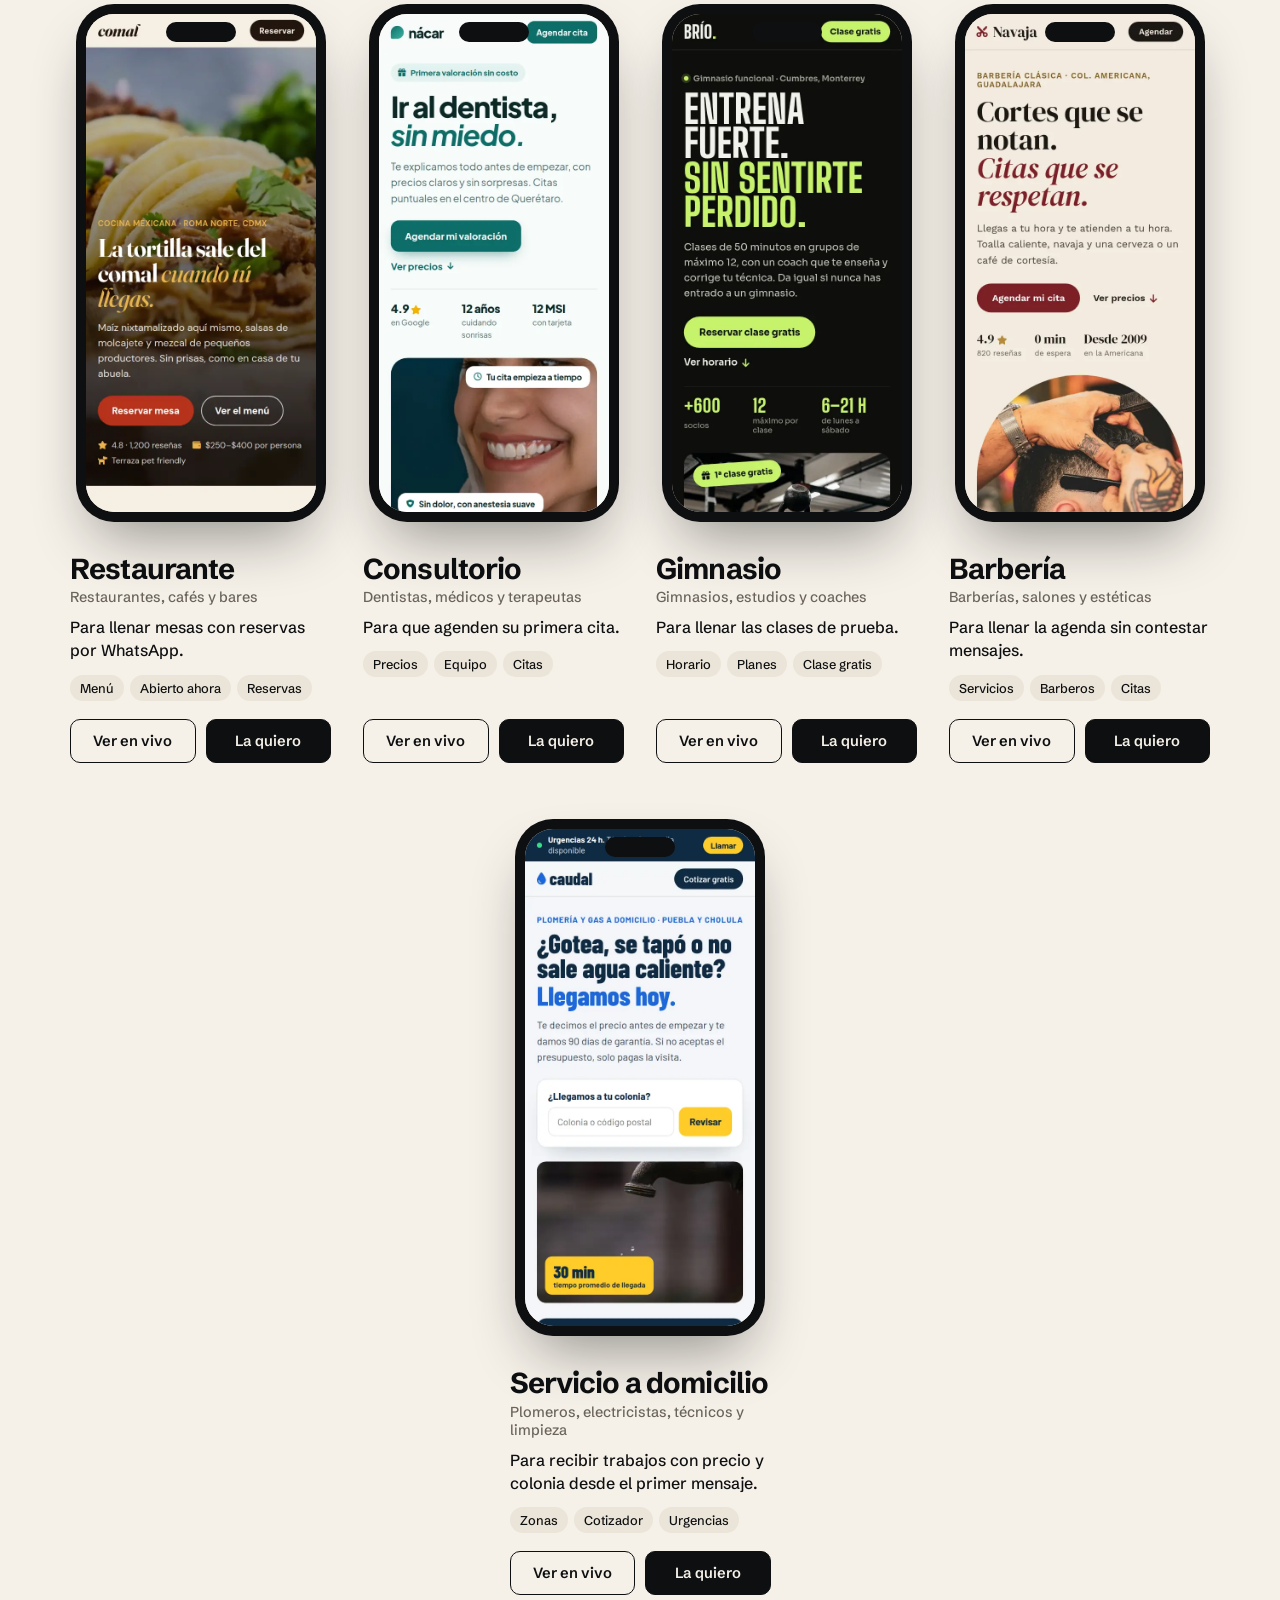
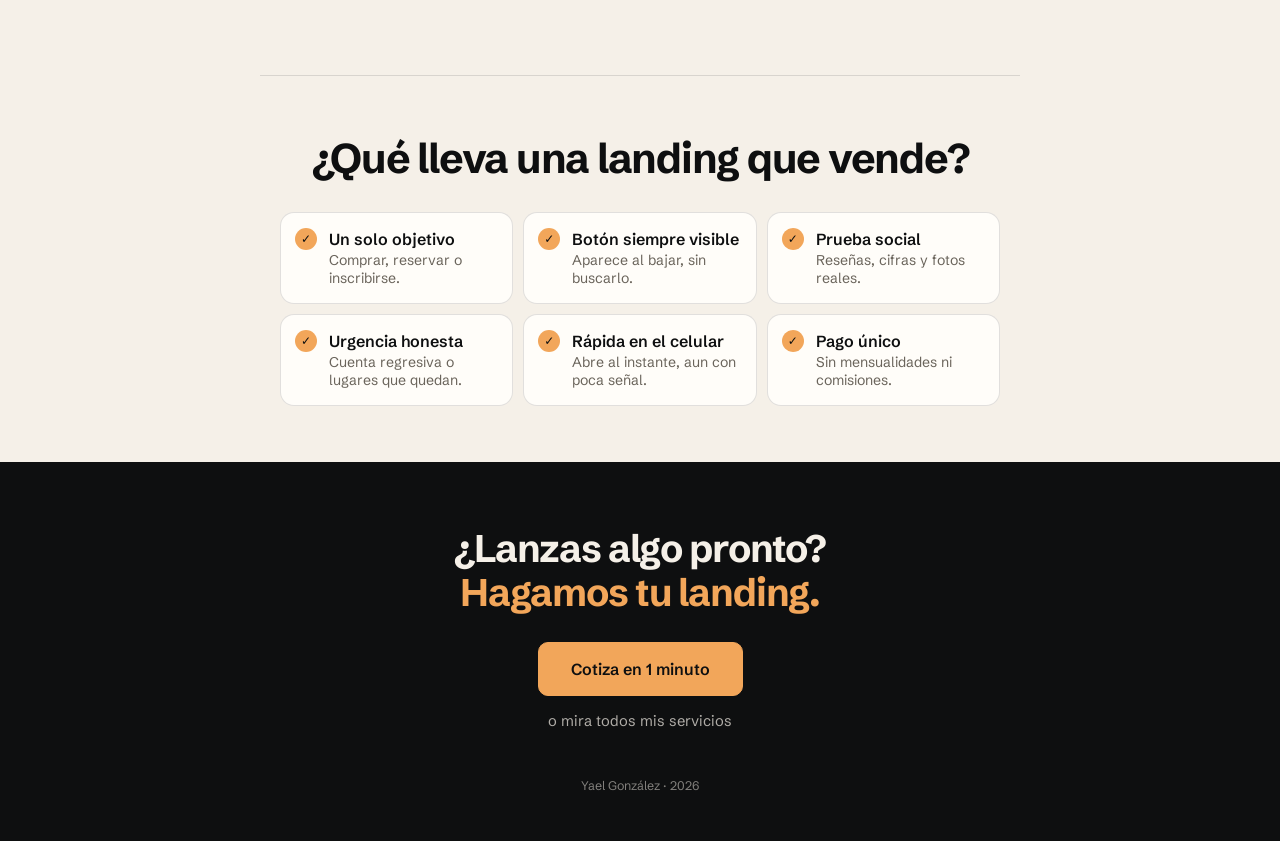
==== commit 095597d8: "Navegación más clara: los ejemplos se abren en la misma pestaña (el botón «atrás» funciona) y cada e" ====
--- a/index.html
+++ b/index.html
@@ -19,10 +19,8 @@
 
   <link rel="icon" href="favicon.svg" type="image/svg+xml" />
   <link rel="apple-touch-icon" href="assets/apple-touch-icon.png" />
-
-  <link rel="preconnect" href="https://fonts.googleapis.com" />
-  <link rel="preconnect" href="https://fonts.gstatic.com" crossorigin />
-  <link href="https://fonts.googleapis.com/css2?family=Schibsted+Grotesk:wght@400;500;600;700&display=swap" rel="stylesheet" />
+  <link rel="preload" href="assets/fuentes/schibsted-grotesk-latin-abd60509.woff2" as="font" type="font/woff2" crossorigin />
+  <link rel="stylesheet" href="assets/fuentes/schibstedgrotesk-2d2a8c.css" />
   <link rel="stylesheet" href="assets/iconos/iconos.css?v=6" />
   <link rel="stylesheet" href="estilos.css?v=10" />
   <link rel="stylesheet" href="assets/cotizar.css?v=1" />
@@ -56,8 +54,8 @@
     </div>
     <div class="grid">
       <article class="item">
-        <a class="phone" href="curso/" target="_blank" rel="noopener" aria-label="Ver landing de curso en vivo">
-          <span class="screen"><img src="assets/plantillas/landing-curso.jpg" alt="Landing de un curso en línea" loading="lazy" width="540" height="1169" data-tall="assets/plantillas/largas/landing-curso.webp" /></span>
+        <a class="phone" href="curso/" aria-label="Ver landing de curso en vivo">
+          <span class="screen"><img src="assets/plantillas/landing-curso.jpg" alt="Landing de un curso en línea" fetchpriority="high" width="540" height="1169" data-tall="assets/plantillas/largas/landing-curso.webp" /></span>
         </a>
         <div class="item-info">
           <h3 class="item-name">Curso</h3>
@@ -65,13 +63,13 @@
           <p class="item-desc">Para que se inscriban sin dudarlo.</p>
           <ul class="chips"><li>Temario</li><li>Antes y después</li><li>Precio</li></ul>
           <div class="item-actions">
-            <a class="btn" href="curso/" target="_blank" rel="noopener">Ver en vivo</a>
+            <a class="btn" href="curso/">Ver en vivo</a>
             <a class="btn btn--solid" data-cotizar="landing" data-ejemplo="Curso" href="https://wa.me/520000000000?text=Hola%20Yael,%20quiero%20una%20landing%20para%20mi%20curso" target="_blank" rel="noopener">La quiero</a>
           </div>
         </div>
       </article>
       <article class="item">
-        <a class="phone" href="ceramica/" target="_blank" rel="noopener" aria-label="Ver landing de producto en vivo">
+        <a class="phone" href="ceramica/" aria-label="Ver landing de producto en vivo">
           <span class="screen"><img src="assets/plantillas/landing-ceramica.jpg" alt="Landing de una marca de cerámica" loading="lazy" width="540" height="1169" data-tall="assets/plantillas/largas/landing-ceramica.webp" /></span>
         </a>
         <div class="item-info">
@@ -80,13 +78,13 @@
           <p class="item-desc">Para vender un lanzamiento por WhatsApp.</p>
           <ul class="chips"><li>Catálogo</li><li>Piezas disponibles</li><li>Pedidos</li></ul>
           <div class="item-actions">
-            <a class="btn" href="ceramica/" target="_blank" rel="noopener">Ver en vivo</a>
+            <a class="btn" href="ceramica/">Ver en vivo</a>
             <a class="btn btn--solid" data-cotizar="landing" data-ejemplo="Producto" href="https://wa.me/520000000000?text=Hola%20Yael,%20quiero%20una%20landing%20para%20mi%20producto" target="_blank" rel="noopener">La quiero</a>
           </div>
         </div>
       </article>
       <article class="item">
-        <a class="phone" href="festival/" target="_blank" rel="noopener" aria-label="Ver landing de evento en vivo">
+        <a class="phone" href="festival/" aria-label="Ver landing de evento en vivo">
           <span class="screen"><img src="assets/plantillas/landing-festival.jpg" alt="Landing de un festival de música" loading="lazy" width="540" height="1169" data-tall="assets/plantillas/largas/landing-festival.webp" /></span>
         </a>
         <div class="item-info">
@@ -95,13 +93,13 @@
           <p class="item-desc">Para que compren boletos antes de que suban.</p>
           <ul class="chips"><li>Cuenta regresiva</li><li>Cartel</li><li>Boletos</li></ul>
           <div class="item-actions">
-            <a class="btn" href="festival/" target="_blank" rel="noopener">Ver en vivo</a>
+            <a class="btn" href="festival/">Ver en vivo</a>
             <a class="btn btn--solid" data-cotizar="landing" data-ejemplo="Evento" href="https://wa.me/520000000000?text=Hola%20Yael,%20quiero%20una%20landing%20para%20mi%20evento" target="_blank" rel="noopener">La quiero</a>
           </div>
         </div>
       </article>
       <article class="item">
-        <a class="phone" href="inmobiliaria/" target="_blank" rel="noopener" aria-label="Ver landing de inmobiliaria en vivo">
+        <a class="phone" href="inmobiliaria/" aria-label="Ver landing de inmobiliaria en vivo">
           <span class="screen"><img src="assets/plantillas/landing-inmobiliaria.jpg" alt="Landing de un desarrollo de casas" loading="lazy" width="540" height="1169" data-tall="assets/plantillas/largas/landing-inmobiliaria.webp" /></span>
         </a>
         <div class="item-info">
@@ -110,7 +108,7 @@
           <p class="item-desc">Para llenar la agenda de visitas.</p>
           <ul class="chips"><li>Galería</li><li>Calculadora</li><li>Visitas</li></ul>
           <div class="item-actions">
-            <a class="btn" href="inmobiliaria/" target="_blank" rel="noopener">Ver en vivo</a>
+            <a class="btn" href="inmobiliaria/">Ver en vivo</a>
             <a class="btn btn--solid" data-cotizar="landing" data-ejemplo="Inmobiliaria" href="https://wa.me/520000000000?text=Hola%20Yael,%20quiero%20una%20landing%20para%20mi%20desarrollo" target="_blank" rel="noopener">La quiero</a>
           </div>
         </div>
@@ -125,7 +123,7 @@
     </div>
     <div class="grid">
       <article class="item">
-        <a class="phone" href="restaurante/" target="_blank" rel="noopener" aria-label="Ver landing de restaurante en vivo">
+        <a class="phone" href="restaurante/" aria-label="Ver landing de restaurante en vivo">
           <span class="screen"><img src="assets/plantillas/landing-restaurante.jpg" alt="Landing de un restaurante mexicano" loading="lazy" width="540" height="1169" data-tall="assets/plantillas/largas/landing-restaurante.webp" /></span>
         </a>
         <div class="item-info">
@@ -134,13 +132,13 @@
           <p class="item-desc">Para llenar mesas con reservas por WhatsApp.</p>
           <ul class="chips"><li>Menú</li><li>Abierto ahora</li><li>Reservas</li></ul>
           <div class="item-actions">
-            <a class="btn" href="restaurante/" target="_blank" rel="noopener">Ver en vivo</a>
+            <a class="btn" href="restaurante/">Ver en vivo</a>
             <a class="btn btn--solid" data-cotizar="landing" data-ejemplo="Restaurante" href="https://wa.me/520000000000?text=Hola%20Yael,%20quiero%20una%20landing%20para%20mi%20restaurante" target="_blank" rel="noopener">La quiero</a>
           </div>
         </div>
       </article>
       <article class="item">
-        <a class="phone" href="dental/" target="_blank" rel="noopener" aria-label="Ver landing de consultorio en vivo">
+        <a class="phone" href="dental/" aria-label="Ver landing de consultorio en vivo">
           <span class="screen"><img src="assets/plantillas/landing-dental.jpg" alt="Landing de una clínica dental" loading="lazy" width="540" height="1169" data-tall="assets/plantillas/largas/landing-dental.webp" /></span>
         </a>
         <div class="item-info">
@@ -149,13 +147,13 @@
           <p class="item-desc">Para que agenden su primera cita.</p>
           <ul class="chips"><li>Precios</li><li>Equipo</li><li>Citas</li></ul>
           <div class="item-actions">
-            <a class="btn" href="dental/" target="_blank" rel="noopener">Ver en vivo</a>
+            <a class="btn" href="dental/">Ver en vivo</a>
             <a class="btn btn--solid" data-cotizar="landing" data-ejemplo="Consultorio" href="https://wa.me/520000000000?text=Hola%20Yael,%20quiero%20una%20landing%20para%20mi%20consultorio" target="_blank" rel="noopener">La quiero</a>
           </div>
         </div>
       </article>
       <article class="item">
-        <a class="phone" href="gimnasio/" target="_blank" rel="noopener" aria-label="Ver landing de gimnasio en vivo">
+        <a class="phone" href="gimnasio/" aria-label="Ver landing de gimnasio en vivo">
           <span class="screen"><img src="assets/plantillas/landing-gimnasio.jpg" alt="Landing de un gimnasio funcional" loading="lazy" width="540" height="1169" data-tall="assets/plantillas/largas/landing-gimnasio.webp" /></span>
         </a>
         <div class="item-info">
@@ -164,13 +162,13 @@
           <p class="item-desc">Para llenar las clases de prueba.</p>
           <ul class="chips"><li>Horario</li><li>Planes</li><li>Clase gratis</li></ul>
           <div class="item-actions">
-            <a class="btn" href="gimnasio/" target="_blank" rel="noopener">Ver en vivo</a>
+            <a class="btn" href="gimnasio/">Ver en vivo</a>
             <a class="btn btn--solid" data-cotizar="landing" data-ejemplo="Gimnasio" href="https://wa.me/520000000000?text=Hola%20Yael,%20quiero%20una%20landing%20para%20mi%20gimnasio" target="_blank" rel="noopener">La quiero</a>
           </div>
         </div>
       </article>
       <article class="item">
-        <a class="phone" href="barberia/" target="_blank" rel="noopener" aria-label="Ver landing de barbería en vivo">
+        <a class="phone" href="barberia/" aria-label="Ver landing de barbería en vivo">
           <span class="screen"><img src="assets/plantillas/landing-barberia.jpg" alt="Landing de una barbería clásica" loading="lazy" width="540" height="1169" data-tall="assets/plantillas/largas/landing-barberia.webp" /></span>
         </a>
         <div class="item-info">
@@ -179,13 +177,13 @@
           <p class="item-desc">Para llenar la agenda sin contestar mensajes.</p>
           <ul class="chips"><li>Servicios</li><li>Barberos</li><li>Citas</li></ul>
           <div class="item-actions">
-            <a class="btn" href="barberia/" target="_blank" rel="noopener">Ver en vivo</a>
+            <a class="btn" href="barberia/">Ver en vivo</a>
             <a class="btn btn--solid" data-cotizar="landing" data-ejemplo="Barbería" href="https://wa.me/520000000000?text=Hola%20Yael,%20quiero%20una%20landing%20para%20mi%20barber%C3%ADa" target="_blank" rel="noopener">La quiero</a>
           </div>
         </div>
       </article>
       <article class="item">
-        <a class="phone" href="plomeria/" target="_blank" rel="noopener" aria-label="Ver landing de plomería en vivo">
+        <a class="phone" href="plomeria/" aria-label="Ver landing de plomería en vivo">
           <span class="screen"><img src="assets/plantillas/landing-plomeria.jpg" alt="Landing de un servicio de plomería a domicilio" loading="lazy" width="540" height="1169" data-tall="assets/plantillas/largas/landing-plomeria.webp" /></span>
         </a>
         <div class="item-info">
@@ -194,7 +192,7 @@
           <p class="item-desc">Para recibir trabajos con precio y colonia desde el primer mensaje.</p>
           <ul class="chips"><li>Zonas</li><li>Cotizador</li><li>Urgencias</li></ul>
           <div class="item-actions">
-            <a class="btn" href="plomeria/" target="_blank" rel="noopener">Ver en vivo</a>
+            <a class="btn" href="plomeria/">Ver en vivo</a>
             <a class="btn btn--solid" data-cotizar="landing" data-ejemplo="Servicio a domicilio" href="https://wa.me/520000000000?text=Hola%20Yael,%20quiero%20una%20landing%20para%20mi%20servicio%20a%20domicilio" target="_blank" rel="noopener">La quiero</a>
           </div>
         </div>
@@ -270,7 +268,10 @@
       tall.onload = () => { img.removeAttribute('height'); img.src = tall.src; e.target.classList.add('is-tall'); medir(e.target); };
       tall.src = img.dataset.tall;
     }), { rootMargin: '300px' });
-    if (!motion.calm) phones.forEach(p => cargar.observe(p));
+    // Las capturas largas esperan a que la página termine de cargar, para no competir con lo primero que se ve
+    const empezar = () => { if (!motion.calm) phones.forEach(p => cargar.observe(p)); };
+    if (document.readyState === 'complete') setTimeout(empezar, 300);
+    else addEventListener('load', () => setTimeout(empezar, 300), { once: true });
     addEventListener('resize', () => document.querySelectorAll('.phone.is-tall').forEach(medir));
 
     // En pantallas táctiles no hay "pasar el mouse": se recorre sola mientras está a la vista
--- a/assets/fuentes/schibstedgrotesk-2d2a8c.css
+++ b/assets/fuentes/schibstedgrotesk-2d2a8c.css
@@ -0,0 +1,67 @@
+/* Tipografías de Google Fonts (licencia SIL OFL), servidas desde este sitio.
+ * Origen: https://fonts.googleapis.com/css2?family=Schibsted+Grotesk:wght@400;500;600;700&display=swap
+ * Solo los juegos latin y latin-ext. Se genera con fuentes.py; no editar a mano. */
+@font-face {
+  font-family: 'Schibsted Grotesk';
+  font-style: normal;
+  font-weight: 400;
+  font-display: swap;
+  src: url(schibsted-grotesk-latin-ext-0b648569.woff2) format('woff2');
+  unicode-range: U+0100-02BA, U+02BD-02C5, U+02C7-02CC, U+02CE-02D7, U+02DD-02FF, U+0304, U+0308, U+0329, U+1D00-1DBF, U+1E00-1E9F, U+1EF2-1EFF, U+2020, U+20A0-20AB, U+20AD-20C4, U+2113, U+2C60-2C7F, U+A720-A7FF;
+}
+@font-face {
+  font-family: 'Schibsted Grotesk';
+  font-style: normal;
+  font-weight: 400;
+  font-display: swap;
+  src: url(schibsted-grotesk-latin-abd60509.woff2) format('woff2');
+  unicode-range: U+0000-00FF, U+0131, U+0152-0153, U+02BB-02BC, U+02C6, U+02DA, U+02DC, U+0304, U+0308, U+0329, U+2000-206F, U+20AC, U+2122, U+2191, U+2193, U+2212, U+2215, U+FEFF, U+FFFD;
+}
+@font-face {
+  font-family: 'Schibsted Grotesk';
+  font-style: normal;
+  font-weight: 500;
+  font-display: swap;
+  src: url(schibsted-grotesk-latin-ext-0b648569.woff2) format('woff2');
+  unicode-range: U+0100-02BA, U+02BD-02C5, U+02C7-02CC, U+02CE-02D7, U+02DD-02FF, U+0304, U+0308, U+0329, U+1D00-1DBF, U+1E00-1E9F, U+1EF2-1EFF, U+2020, U+20A0-20AB, U+20AD-20C4, U+2113, U+2C60-2C7F, U+A720-A7FF;
+}
+@font-face {
+  font-family: 'Schibsted Grotesk';
+  font-style: normal;
+  font-weight: 500;
+  font-display: swap;
+  src: url(schibsted-grotesk-latin-abd60509.woff2) format('woff2');
+  unicode-range: U+0000-00FF, U+0131, U+0152-0153, U+02BB-02BC, U+02C6, U+02DA, U+02DC, U+0304, U+0308, U+0329, U+2000-206F, U+20AC, U+2122, U+2191, U+2193, U+2212, U+2215, U+FEFF, U+FFFD;
+}
+@font-face {
+  font-family: 'Schibsted Grotesk';
+  font-style: normal;
+  font-weight: 600;
+  font-display: swap;
+  src: url(schibsted-grotesk-latin-ext-0b648569.woff2) format('woff2');
+  unicode-range: U+0100-02BA, U+02BD-02C5, U+02C7-02CC, U+02CE-02D7, U+02DD-02FF, U+0304, U+0308, U+0329, U+1D00-1DBF, U+1E00-1E9F, U+1EF2-1EFF, U+2020, U+20A0-20AB, U+20AD-20C4, U+2113, U+2C60-2C7F, U+A720-A7FF;
+}
+@font-face {
+  font-family: 'Schibsted Grotesk';
+  font-style: normal;
+  font-weight: 600;
+  font-display: swap;
+  src: url(schibsted-grotesk-latin-abd60509.woff2) format('woff2');
+  unicode-range: U+0000-00FF, U+0131, U+0152-0153, U+02BB-02BC, U+02C6, U+02DA, U+02DC, U+0304, U+0308, U+0329, U+2000-206F, U+20AC, U+2122, U+2191, U+2193, U+2212, U+2215, U+FEFF, U+FFFD;
+}
+@font-face {
+  font-family: 'Schibsted Grotesk';
+  font-style: normal;
+  font-weight: 700;
+  font-display: swap;
+  src: url(schibsted-grotesk-latin-ext-0b648569.woff2) format('woff2');
+  unicode-range: U+0100-02BA, U+02BD-02C5, U+02C7-02CC, U+02CE-02D7, U+02DD-02FF, U+0304, U+0308, U+0329, U+1D00-1DBF, U+1E00-1E9F, U+1EF2-1EFF, U+2020, U+20A0-20AB, U+20AD-20C4, U+2113, U+2C60-2C7F, U+A720-A7FF;
+}
+@font-face {
+  font-family: 'Schibsted Grotesk';
+  font-style: normal;
+  font-weight: 700;
+  font-display: swap;
+  src: url(schibsted-grotesk-latin-abd60509.woff2) format('woff2');
+  unicode-range: U+0000-00FF, U+0131, U+0152-0153, U+02BB-02BC, U+02C6, U+02DA, U+02DC, U+0304, U+0308, U+0329, U+2000-206F, U+20AC, U+2122, U+2191, U+2193, U+2212, U+2215, U+FEFF, U+FFFD;
+}
--- a/assets/iconos/iconos.css
+++ b/assets/iconos/iconos.css
@@ -1,8 +1,8 @@
 /* Íconos: Font Awesome Free 6.5.1 (https://fontawesome.com), recortado a los que usa este sitio.
  * Licencia: íconos CC BY 4.0, fuentes SIL OFL 1.1, código MIT. Copyright 2023 Fonticons, Inc.
  * Generado con assets/iconos/actualizar.py; no lo edites a mano. */
-@font-face { font-family: 'Font Awesome 6 Free'; font-style: normal; font-weight: 900; font-display: block; src: url("solid.woff2?v=4775dbd0") format("woff2"); }
-@font-face { font-family: 'Font Awesome 6 Free'; font-style: normal; font-weight: 400; font-display: block; src: url("regular.woff2?v=02f13f34") format("woff2"); }
+@font-face { font-family: 'Font Awesome 6 Free'; font-style: normal; font-weight: 900; font-display: block; src: url("solid.woff2?v=406b373f") format("woff2"); }
+@font-face { font-family: 'Font Awesome 6 Free'; font-style: normal; font-weight: 400; font-display: block; src: url("regular.woff2?v=e6daecca") format("woff2"); }
 @font-face { font-family: 'Font Awesome 6 Brands'; font-style: normal; font-weight: 400; font-display: block; src: url("brands.woff2?v=27e3b55a") format("woff2"); }
 
 .fa-solid, .fa-regular, .fa-brands {
@@ -23,7 +23,6 @@
 .fa-bicycle::before { content: "\f206"; }
 .fa-bolt::before { content: "\f0e7"; }
 .fa-box-open::before { content: "\f49e"; }
-.fa-calendar::before { content: "\f133"; }
 .fa-campground::before { content: "\f6bb"; }
 .fa-car::before { content: "\f1b9"; }
 .fa-check::before { content: "\f00c"; }
@@ -40,7 +39,6 @@
 .fa-droplet::before { content: "\f043"; }
 .fa-dumbbell::before { content: "\f44b"; }
 .fa-envelope-open-text::before { content: "\f658"; }
-.fa-eye::before { content: "\f06e"; }
 .fa-face-smile-beam::before { content: "\f5b8"; }
 .fa-faucet-drip::before { content: "\e006"; }
 .fa-file-invoice::before { content: "\f570"; }
